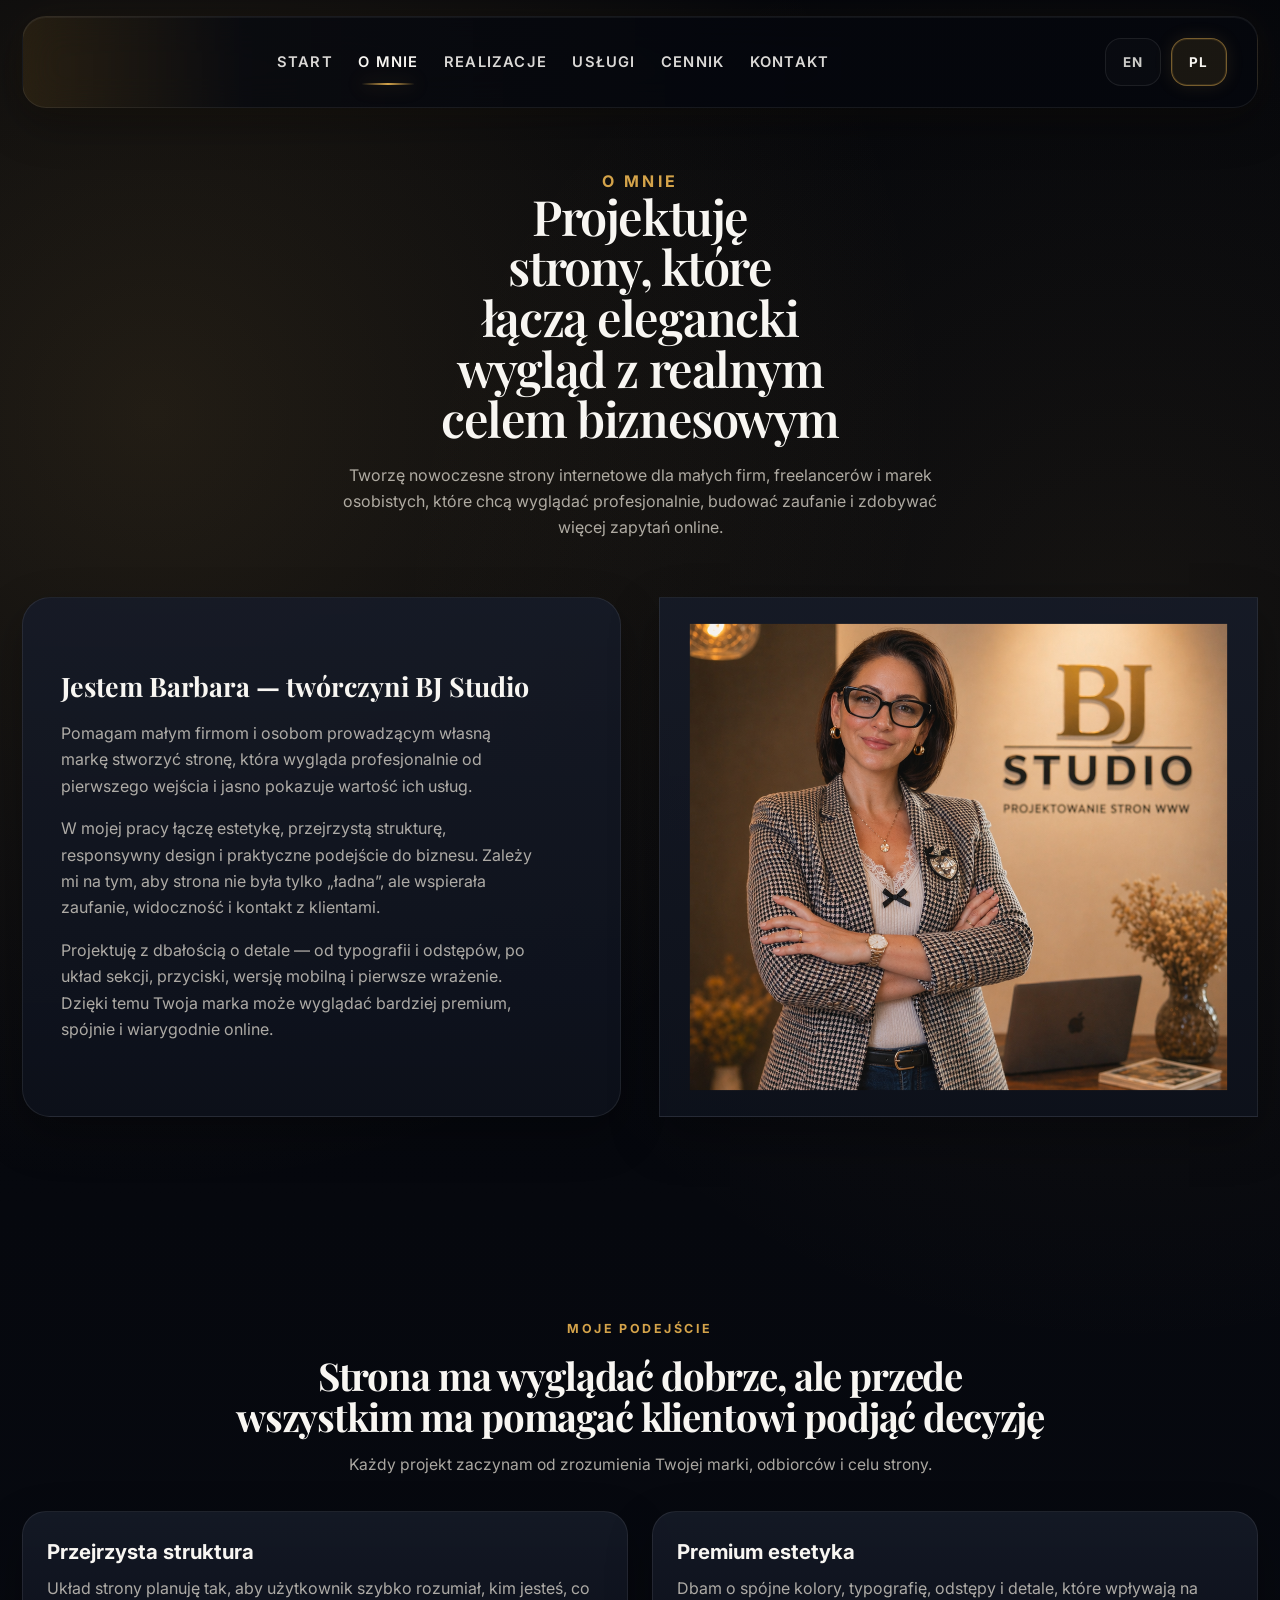
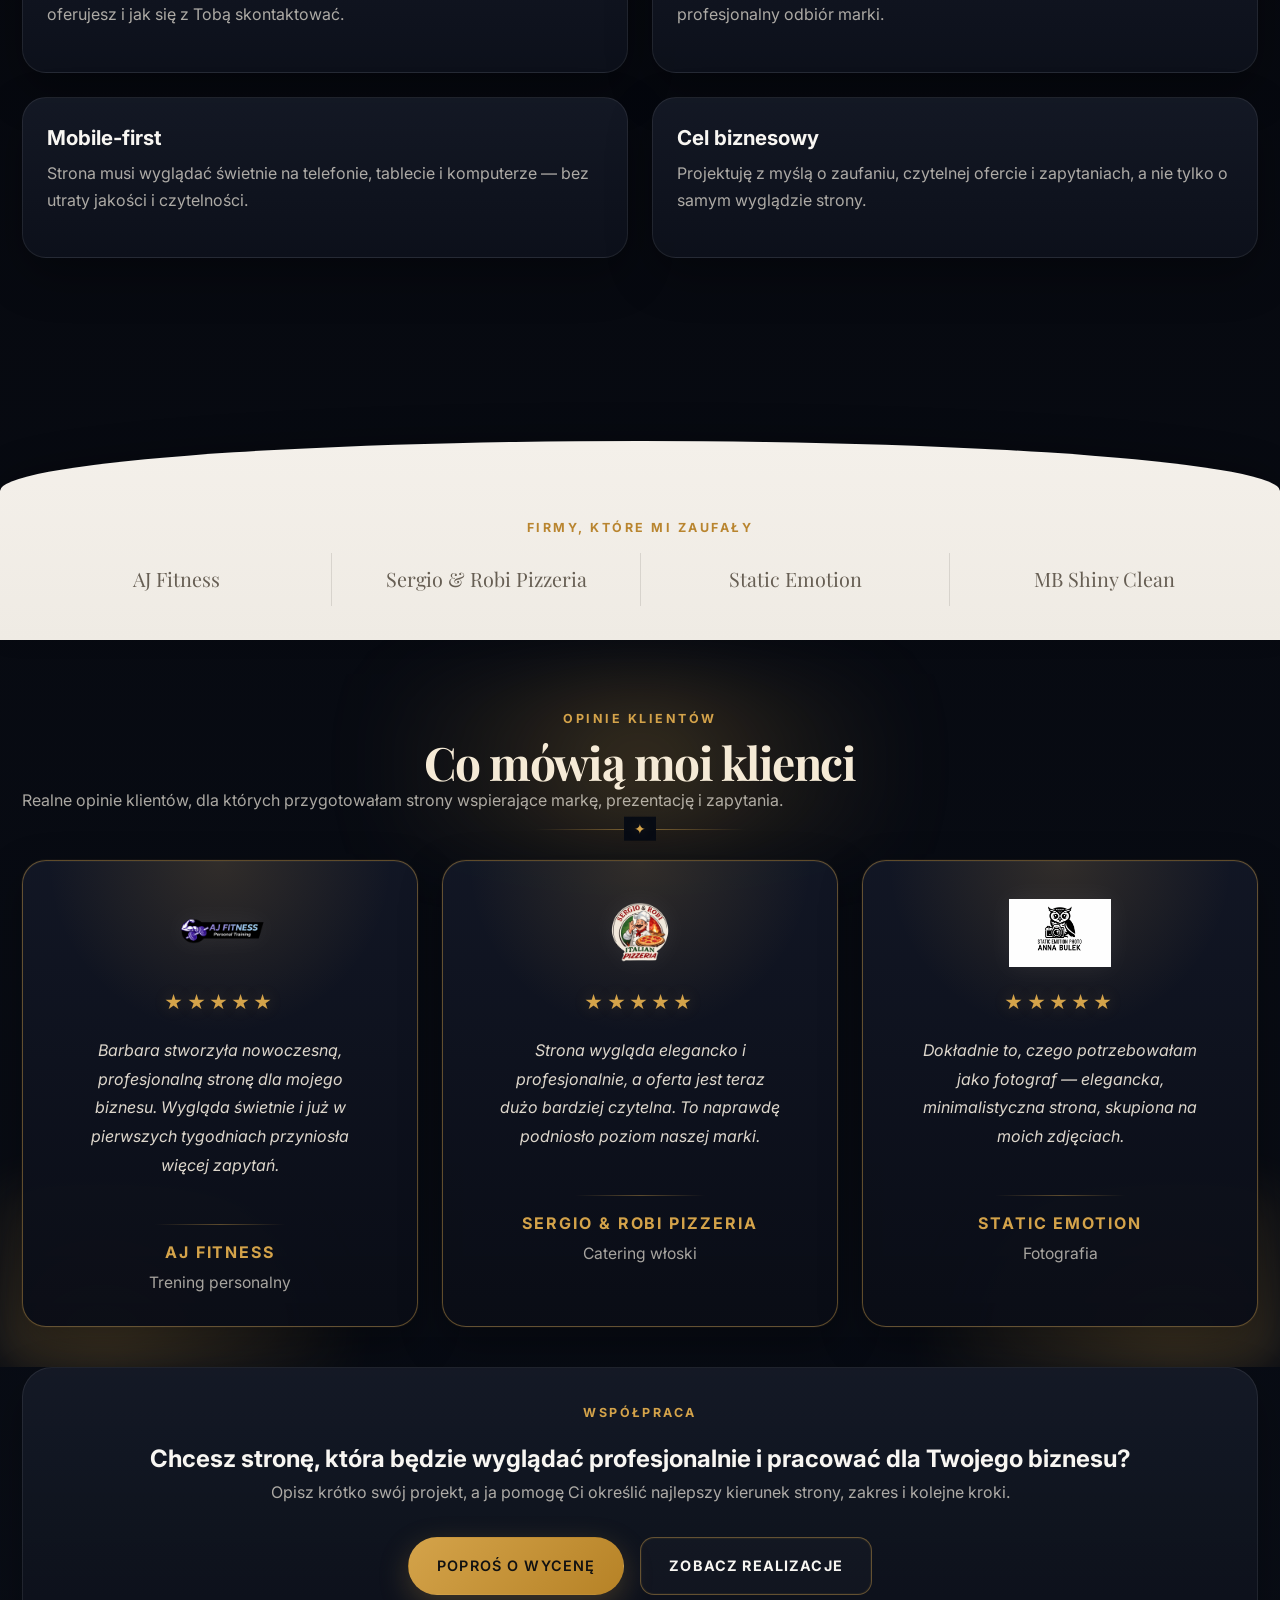
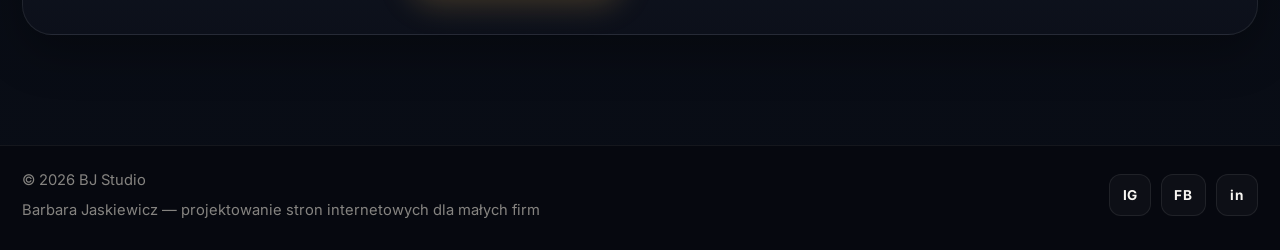
==== about.html @ d6f7f891 "complete PL website redesign with UK layout and SEO improvements" ====
<!DOCTYPE html>
<html lang="pl">
<head>
  <meta charset="UTF-8">
  <meta name="viewport" content="width=device-width, initial-scale=1.0">

  <title>O mnie | Projektantka stron internetowych | BJ Studio</title>
  <meta name="description" content="Poznaj BJ Studio i Barbarę Jaskiewicz — projektantkę stron internetowych dla małych firm, freelancerów i marek osobistych w Polsce i UK.">
  <meta name="robots" content="index, follow">
  <meta name="author" content="Barbara Jaskiewicz | BJ Studio">

  <link rel="canonical" href="https://bjdesign.pl/about.html">
  <link rel="alternate" hreflang="pl" href="https://bjdesign.pl/about.html">
  <link rel="alternate" hreflang="en" href="https://bjdesign.co.uk/about.html">
  <link rel="alternate" hreflang="x-default" href="https://bjdesign.co.uk/about.html">

  <meta property="og:title" content="O mnie | BJ Studio">
  <meta property="og:description" content="Projektowanie eleganckich, responsywnych stron internetowych dla małych firm, freelancerów i marek osobistych.">
  <meta property="og:type" content="website">
  <meta property="og:url" content="https://bjdesign.pl/about.html">
  <meta property="og:image" content="https://bjdesign.pl/images/BJ_1.png">
  <meta property="og:site_name" content="BJ Studio">
  <meta property="og:locale" content="pl_PL">

  <link rel="stylesheet" href="style.css">
</head>

<body>
  <header class="site-header">
    <div class="container nav-wrap nav-wrap-with-logo">
      <a href="/" class="site-brand">
        <img src="images/gold-logo-1.png" alt="BJ Studio logo">
      </a>

      <button class="menu-toggle" aria-label="Otwórz menu" aria-expanded="false">
        <span></span>
        <span></span>
        <span></span>
      </button>

      <div class="mobile-overlay"></div>

      <nav class="site-nav">
        <ul>
          <li><a href="/">Start</a></li>
          <li><a href="about.html" class="active">O mnie</a></li>
          <li><a href="projects.html">Realizacje</a></li>
          <li><a href="services.html">Usługi</a></li>
          <li><a href="pricing.html">Cennik</a></li>
          <li><a href="contact.html">Kontakt</a></li>
        </ul>
      </nav>

      <div class="lang-switch">
        <a href="https://bjdesign.co.uk/about.html">EN</a>
        <a href="about.html" class="active">PL</a>
      </div>
    </div>
  </header>

  <main>

    <section class="page-shell">
      <div class="container">
        <div class="page-hero">
          <p class="eyebrow">O mnie</p>
          <h1>Projektuję strony, które łączą elegancki wygląd z realnym celem biznesowym</h1>
          <p>
            Tworzę nowoczesne strony internetowe dla małych firm, freelancerów i marek osobistych,
            które chcą wyglądać profesjonalnie, budować zaufanie i zdobywać więcej zapytań online.
          </p>
        </div>

        <div class="two-col-page">
          <div class="page-card">
            <h2>Jestem Barbara — twórczyni BJ Studio</h2>

            <p>
              Pomagam małym firmom i osobom prowadzącym własną markę stworzyć stronę, która wygląda
              profesjonalnie od pierwszego wejścia i jasno pokazuje wartość ich usług.
            </p>

            <p>
              W mojej pracy łączę estetykę, przejrzystą strukturę, responsywny design i praktyczne
              podejście do biznesu. Zależy mi na tym, aby strona nie była tylko „ładna”, ale wspierała
              zaufanie, widoczność i kontakt z klientami.
            </p>

            <p>
              Projektuję z dbałością o detale — od typografii i odstępów, po układ sekcji, przyciski,
              wersję mobilną i pierwsze wrażenie. Dzięki temu Twoja marka może wyglądać bardziej premium,
              spójnie i wiarygodnie online.
            </p>
          </div>

          <div class="side-image">
            <img src="images/BJ_1.png" alt="Barbara Jaskiewicz, projektantka stron internetowych BJ Studio">
          </div>
        </div>
      </div>
    </section>

    <section class="section">
      <div class="container">
        <div class="section-heading">
          <p class="section-tag">Moje podejście</p>
          <h2>Strona ma wyglądać dobrze, ale przede wszystkim ma pomagać klientowi podjąć decyzję</h2>
          <p>
            Każdy projekt zaczynam od zrozumienia Twojej marki, odbiorców i celu strony.
          </p>
        </div>

        <div class="why-grid">
          <article class="why-card">
            <h3>Przejrzysta struktura</h3>
            <p>Układ strony planuję tak, aby użytkownik szybko rozumiał, kim jesteś, co oferujesz i jak się z Tobą skontaktować.</p>
          </article>

          <article class="why-card">
            <h3>Premium estetyka</h3>
            <p>Dbam o spójne kolory, typografię, odstępy i detale, które wpływają na profesjonalny odbiór marki.</p>
          </article>

          <article class="why-card">
            <h3>Mobile-first</h3>
            <p>Strona musi wyglądać świetnie na telefonie, tablecie i komputerze — bez utraty jakości i czytelności.</p>
          </article>

          <article class="why-card">
            <h3>Cel biznesowy</h3>
            <p>Projektuję z myślą o zaufaniu, czytelnej ofercie i zapytaniach, a nie tylko o samym wyglądzie strony.</p>
          </article>
        </div>
      </div>
    </section>

    <section class="trusted-strip">
      <div class="container">
        <p class="eyebrow">Firmy, które mi zaufały</p>
        <div class="trusted-logos">
          <span>AJ Fitness</span>
          <span>Sergio &amp; Robi Pizzeria</span>
          <span>Static Emotion</span>
          <span>MB Shiny Clean</span>
        </div>
      </div>
    </section>

    <section class="testimonials premium-testimonials">
      <div class="container">
        <p class="eyebrow">Opinie klientów</p>
        <h2 class="testimonials-title">Co mówią moi klienci</h2>
        <p class="testimonials-intro">
          Realne opinie klientów, dla których przygotowałam strony wspierające markę, prezentację i zapytania.
        </p>
        <div class="testimonials-divider"><span></span></div>

        <div class="testimonials-grid">
          <article class="testimonial-card luxe-card">
            <div class="testimonial-logo-wrap">
              <img src="images/aj-fitness-logo.png" alt="AJ Fitness logo" class="testimonial-logo">
            </div>

            <p class="testimonial-stars">★★★★★</p>

            <p class="testimonial-quote">
              Barbara stworzyła nowoczesną, profesjonalną stronę dla mojego biznesu. Wygląda świetnie i już w pierwszych tygodniach przyniosła więcej zapytań.
            </p>

            <div class="testimonial-author">
              <strong>AJ Fitness</strong>
              <span>Trening personalny</span>
            </div>
          </article>

          <article class="testimonial-card luxe-card">
            <div class="testimonial-logo-wrap">
              <img src="images/sergio-robi-logo.png" alt="Sergio &amp; Robi logo" class="testimonial-logo">
            </div>

            <p class="testimonial-stars">★★★★★</p>

            <p class="testimonial-quote">
              Strona wygląda elegancko i profesjonalnie, a oferta jest teraz dużo bardziej czytelna. To naprawdę podniosło poziom naszej marki.
            </p>

            <div class="testimonial-author">
              <strong>Sergio &amp; Robi Pizzeria</strong>
              <span>Catering włoski</span>
            </div>
          </article>

          <article class="testimonial-card luxe-card">
            <div class="testimonial-logo-wrap">
              <img src="images/Owl and camera logo design.png" alt="Static Emotion logo" class="testimonial-logo">
            </div>

            <p class="testimonial-stars">★★★★★</p>

            <p class="testimonial-quote">
              Dokładnie to, czego potrzebowałam jako fotograf — elegancka, minimalistyczna strona, skupiona na moich zdjęciach.
            </p>

            <div class="testimonial-author">
              <strong>Static Emotion</strong>
              <span>Fotografia</span>
            </div>
          </article>
        </div>
      </div>
    </section>

    <section class="cta">
      <div class="container">
        <p class="section-tag">Współpraca</p>
        <h2>Chcesz stronę, która będzie wyglądać profesjonalnie i pracować dla Twojego biznesu?</h2>
        <p>
          Opisz krótko swój projekt, a ja pomogę Ci określić najlepszy kierunek strony, zakres i kolejne kroki.
        </p>

        <div class="hero-buttons" style="justify-content:center;">
          <a href="contact.html" class="btn btn-primary">Poproś o wycenę</a>
          <a href="projects.html" class="btn btn-outline">Zobacz realizacje</a>
        </div>
      </div>
    </section>

  </main>

  <footer class="footer">
    <div class="container footer-inner">
      <div>
        <p>© 2026 BJ Studio</p>
        <p>Barbara Jaskiewicz — projektowanie stron internetowych dla małych firm</p>
      </div>

      <div class="footer-socials">
        <a href="https://www.instagram.com/bj_studio_web" aria-label="Instagram">IG</a>
        <a href="https://www.facebook.com/barbara.jaskiewicz.35" aria-label="Facebook">FB</a>
        <a href="https://www.linkedin.com/in/barbara-j-96253815b/" aria-label="LinkedIn">in</a>
      </div>
    </div>
  </footer>

  <script>
    const menuToggle = document.querySelector('.menu-toggle');
    const overlay = document.querySelector('.mobile-overlay');
    const navLinks = document.querySelectorAll('.site-nav a');

    if (menuToggle && overlay) {
      menuToggle.addEventListener('click', () => {
        const isOpen = document.body.classList.toggle('menu-open');
        menuToggle.setAttribute('aria-expanded', isOpen ? 'true' : 'false');
      });

      overlay.addEventListener('click', closeMenu);

      navLinks.forEach(link => {
        link.addEventListener('click', closeMenu);
      });

      function closeMenu() {
        document.body.classList.remove('menu-open');
        menuToggle.setAttribute('aria-expanded', 'false');
      }
    }
  </script>
</body>
</html>
---- style.css ----
@import url('https://fonts.googleapis.com/css2?family=Inter:wght@300;400;500;600;700;800&family=Playfair+Display:wght@600;700&display=swap');

:root {
  --bg: #05070d;
  --bg-soft: #0d1018;
  --bg-soft-2: #121826;
  --panel: rgba(18, 22, 34, 0.78);
  --panel-strong: rgba(13, 16, 25, 0.9);
  --panel-light: rgba(255, 255, 255, 0.04);
  --card: rgba(16, 20, 31, 0.78);
  --card-2: rgba(22, 27, 40, 0.9);
  --text: rgba(248, 246, 242, 0.92);
  --muted: rgba(234, 228, 217, 0.72);
  --muted-2: rgba(234, 228, 217, 0.56);
  --white: #f8f6f2;
  --line: rgba(255, 255, 255, 0.08);
  --line-strong: rgba(212, 163, 74, 0.24);
  --accent: #d4a34a;
  --accent-2: #b9852f;
  --accent-soft: rgba(212, 163, 74, 0.16);
  --shadow-lg: 0 26px 80px rgba(0, 0, 0, 0.42);
  --shadow-md: 0 18px 46px rgba(0, 0, 0, 0.3);
  --radius-lg: 28px;
  --radius-md: 20px;
  --radius-sm: 14px;
  --container: 1320px;
  --header-h: 92px;
  --section-space: 72px;
  --section-space-tight: 48px;
}

* {
  box-sizing: border-box;
}

html {
  scroll-behavior: smooth;
}

body {
  margin: 0;
  font-family: 'Inter', sans-serif;
  background:
    radial-gradient(circle at 12% 12%, rgba(212, 163, 74, 0.14), transparent 24%),
    radial-gradient(circle at 88% 18%, rgba(212, 163, 74, 0.08), transparent 24%),
    linear-gradient(180deg, #04060b 0%, #06080e 35%, #090d16 100%);
  color: var(--text);
  line-height: 1.65;
  -webkit-font-smoothing: antialiased;
  text-rendering: optimizeLegibility;
}

img {
  max-width: 100%;
  height: auto;
  display: block;
}

a {
  color: inherit;
  text-decoration: none;
}

button,
input,
textarea {
  font: inherit;
}

button {
  cursor: pointer;
}

main {
  overflow: clip;
}

.container {
  width: min(calc(100% - 44px), var(--container));
  margin: 0 auto;
}

/* header */
.site-header {
  position: fixed;
  top: 16px;
  left: 0;
  width: 100%;
  z-index: 1000;
  background: transparent;
  border-bottom: none;
  pointer-events: none;
}

.site-header::before {
  display: none;
}

.site-header .site-brand,
.site-header .brand {
  display: none;
}

.nav-wrap,
.nav-wrapper {
  position: relative;
  min-height: var(--header-h);
  display: grid;
  grid-template-columns: 1fr auto;
  align-items: center;
  gap: 28px;
  pointer-events: auto;
}

.nav-wrap.nav-wrap-with-logo,
.nav-wrapper {
  width: min(calc(100% - 44px), var(--container));
  margin: 0 auto;
  padding: 0 30px;
  border-radius: 24px;
  background:
    linear-gradient(90deg, rgba(187, 135, 45, 0.12) 0%, rgba(8, 10, 16, 0.80) 18%, rgba(5, 7, 13, 0.92) 55%, rgba(5, 7, 13, 0.96) 100%);
  backdrop-filter: blur(18px) saturate(145%);
  -webkit-backdrop-filter: blur(18px) saturate(145%);
  border: 1px solid rgba(255, 255, 255, 0.07);
  box-shadow:
    0 14px 44px rgba(0, 0, 0, 0.34),
    inset 0 1px 0 rgba(255,255,255,0.05),
    0 0 40px rgba(212, 163, 74, 0.05);
}

.nav-wrap:not(.nav-wrap-with-logo) {
  grid-template-columns: 1fr auto;
}

.site-nav {
  justify-self: center;
  margin: 0 auto;
}

.site-nav ul {
  list-style: none;
  display: flex;
  align-items: center;
  justify-content: center;
  gap: clamp(18px, 2vw, 36px);
  margin: 0;
  padding: 0;
}

.site-nav a {
  position: relative;
  display: inline-flex;
  align-items: center;
  min-height: 40px;
  font-size: 0.92rem;
  font-weight: 600;
  line-height: 1;
  letter-spacing: 0.08em;
  text-transform: uppercase;
  color: rgba(248, 246, 242, 0.88);
  transition: color 0.25s ease, opacity 0.25s ease;
}

.site-nav a::after {
  content: '';
  position: absolute;
  left: 50%;
  bottom: -3px;
  width: 54px;
  height: 2px;
  border-radius: 999px;
  transform: translateX(-50%) scaleX(0);
  transform-origin: center;
  background: linear-gradient(90deg, rgba(212,163,74,0), var(--accent), rgba(212,163,74,0));
  transition: transform 0.28s ease;
  box-shadow: 0 0 18px rgba(212, 163, 74, 0.34);
}

.site-nav a:hover,
.site-nav a.active {
  color: var(--white);
}

.site-nav a:hover::after,
.site-nav a.active::after {
  transform: translateX(-50%) scaleX(1);
}

.lang-switch {
  display: inline-flex;
  align-items: center;
  gap: 10px;
  justify-self: end;
  margin-left: 24px;
  position: relative;
  z-index: 2;
}

.lang-switch a {
  min-width: 56px;
  min-height: 48px;
  padding: 0 16px;
  display: inline-flex;
  align-items: center;
  justify-content: center;
  border-radius: 16px;
  border: 1px solid rgba(255, 255, 255, 0.08);
  background: rgba(255, 255, 255, 0.02);
  font-size: 0.84rem;
  font-weight: 700;
  letter-spacing: 0.08em;
  text-transform: uppercase;
  color: rgba(248, 246, 242, 0.82);
  transition: all 0.25s ease;
}

.lang-switch a:hover,
.lang-switch a.active {
  border-color: rgba(212, 163, 74, 0.5);
  background: rgba(212, 163, 74, 0.1);
  color: var(--white);
  box-shadow: inset 0 0 0 1px rgba(212, 163, 74, 0.14), 0 0 18px rgba(212, 163, 74, 0.12);
}

.menu-toggle,
.mobile-overlay {
  display: none;
}

/* typography */
.eyebrow,
.section-tag,
.kicker {
  margin: 0 0 18px;
  font-size: 0.78rem;
  line-height: 1.2;
  text-transform: uppercase;
  letter-spacing: 0.2em;
  color: var(--accent);
  font-weight: 700;
}

h1,
h2,
h3 {
  margin: 0;
  color: var(--white);
}

h1,
.page-hero h1,
.hero h1,
.hero-copy h1 {
  font-family: 'Playfair Display', serif;
  font-weight: 600;
  letter-spacing: -0.03em;
  line-height: 1.04;
}

p {
  margin: 0 0 16px;
  color: var(--muted);
}

.accent {
  color: var(--accent);
  text-shadow: 0 0 12px rgba(212,163,74,0.25);
}

/* buttons */
.btn {
  display: inline-flex;
  align-items: center;
  justify-content: center;
  gap: 10px;
  min-height: 58px;
  padding: 0 28px;
  border-radius: 14px;
  border: 1px solid transparent;
  font-size: 0.9rem;
  font-weight: 700;
  letter-spacing: 0.08em;
  text-transform: uppercase;
  transition: transform 0.25s ease, box-shadow 0.25s ease, border-color 0.25s ease, background 0.25s ease;
}

.btn:hover {
  transform: translateY(-2px);
}

.btn-primary {
  color: #13100b;
  background: linear-gradient(135deg, #d8ab59 0%, #b9852f 100%);
  box-shadow: 0 16px 40px rgba(185, 133, 47, 0.24), inset 0 1px 0 rgba(255,255,255,0.28);
}

.btn-primary:hover {
  transform: translateY(-2px) scale(1.02);
  box-shadow: 0 24px 60px rgba(185,133,47,0.35);
}

.btn-outline {
  color: var(--white);
  border-color: rgba(212, 163, 74, 0.42);
  background: rgba(255, 255, 255, 0.02);
  box-shadow: inset 0 0 0 1px rgba(212, 163, 74, 0.06);
}

.btn-outline:hover {
  border-color: rgba(212, 163, 74, 0.7);
  background: rgba(212, 163, 74, 0.08);
}

/* homepage hero - fixed for full portrait image */
.hero-home {
  position: relative;
  min-height: 100svh;
  display: grid;
  align-items: stretch;
  overflow: hidden;
  background: #05070d;
}

.hero-home::before {
  content: '';
  position: absolute;
  inset: 0;
  background: linear-gradient(
    90deg,
    rgba(5,7,13,0.04) 0%,
    rgba(5,7,13,0.10) 30%,
    rgba(5,7,13,0.48) 58%,
    rgba(5,7,13,0.82) 76%,
    rgba(5,7,13,0.95) 100%
  );
  z-index: 1;
}

.hero-home::after {
  content: '';
  position: absolute;
  left: 18%;
  top: 14%;
  width: 360px;
  height: 360px;
  background: radial-gradient(circle at 50% 50%, rgba(212,163,74,0.12), transparent 66%);
  filter: blur(24px);
  z-index: 1;
  pointer-events: none;
}

.hero-media {
  position: absolute;
  inset: 0;
  display: flex;
  align-items: center;
  justify-content: flex-start;
  overflow: hidden;
  background: #05070d;
}

.hero-media img {
  width: auto;
  height: 100%;
  max-width: none;
  object-fit: contain;
  object-position: left center;
  transform: translateX(0);
  filter: brightness(1.08) contrast(1.04) saturate(0.98);
}

.hero-content {
  position: relative;
  z-index: 2;
  width: min(calc(100% - 40px), 1320px);
  margin: 0 auto;
  min-height: 100svh;
  display: flex;
  justify-content: flex-end;
  align-items: center;
  padding: calc(var(--header-h) + 84px) 0 44px;
}


.hero-content::before {
  display: none;
  content: none;
}

.hero-copy {
  max-width: 520px;
  margin-right: 0;
  transform: translate(-85px, -15px);
}

.hero-copy .eyebrow {
  max-width: 540px;
  font-size: 0.72rem;
  letter-spacing: 0.16em;
  margin-bottom: 16px;
}

.hero-copy h1 {
  font-size: clamp(2.2rem, 3.55vw, 4rem);
  max-width: 10.6ch;
  line-height: 1.03;
  letter-spacing: -0.025em;
  text-wrap: balance;
}

.hero-copy .lead {
  font-size: 0.98rem;
  line-height: 1.72;
  max-width: 50ch;
  margin-top: 18px;
  margin-bottom: 0;
}

.hero-copy .lead::before {
  content: '';
  display: block;
  width: 54px;
  height: 3px;
  border-radius: 999px;
  background: linear-gradient(90deg, var(--accent), rgba(212, 163, 74, 0.18));
  margin: 0 0 18px;
  box-shadow: 0 0 18px rgba(212, 163, 74, 0.24);
}

.hero-buttons {
  display: flex;
  flex-wrap: wrap;
  gap: 16px;
  margin-top: 32px;
}

.hero-proof {
  display: grid;
  grid-template-columns: repeat(3, minmax(0, 1fr));
  gap: 0;
  margin-top: clamp(28px, 4vh, 42px);
  padding-top: 14px;
}

.hero-proof-item {
  display: flex;
  align-items: center;
  gap: 14px;
  padding: 10px 20px 10px 0;
  min-width: 0;
}

.hero-proof-item + .hero-proof-item {
  border-left: 1px solid rgba(255,255,255,0.1);
  padding-left: 22px;
}

.hero-proof-icon {
  flex: 0 0 auto;
  font-size: 1.5rem;
  line-height: 1;
  color: var(--accent);
  text-shadow: 0 0 18px rgba(212, 163, 74, 0.2);
}

.hero-proof strong,
.hero-proof span {
  display: block;
}

.hero-proof strong {
  font-size: 0.92rem;
  letter-spacing: 0.08em;
  text-transform: uppercase;
  color: var(--white);
}

.hero-proof span {
  margin-top: 3px;
  font-size: 0.88rem;
  color: var(--muted);
}

.trusted-strip {
  position: relative;
  z-index: 3;
  background: linear-gradient(180deg, #f4f0ea 0%, #efebe4 100%);
  color: #322a20;
  border-top-left-radius: 52% 52px;
  border-top-right-radius: 52% 52px;
  margin-top: 80px;
  padding-top: 50px;
  box-shadow: 0 -10px 30px rgba(0, 0, 0, 0.2);
}

.trusted-strip .container {
  padding: 30px 0 34px;
}

.trusted-strip .eyebrow {
  color: #b9852f;
  text-align: center;
  margin-bottom: 18px;
}

.trusted-logos {
  display: grid;
  grid-template-columns: repeat(4, minmax(0, 1fr));
  gap: 0;
  align-items: center;
}

.trusted-logos span {
  text-align: center;
  font-family: 'Playfair Display', serif;
  font-size: clamp(1.05rem, 1.55vw, 1.7rem);
  color: rgba(54, 44, 33, 0.74);
  padding: 10px 18px;
}

.trusted-logos span + span {
  border-left: 1px solid rgba(45, 34, 22, 0.12);
}

/* interior pages */
.page-shell {
  padding: clamp(136px, 12vw, 156px) 0 clamp(84px, 8vw, 120px);
}

.page-hero {
  max-width: 920px;
  margin: 0 auto 56px;
  text-align: center;
}

.page-hero h1 {
  font-size: clamp(2.4rem, 3.8vw, 4.2rem);
  line-height: 1.04;
  letter-spacing: -0.03em;
  text-wrap: balance;
  max-width: 13ch;
  margin: 0 auto;
}

.page-hero p {
  font-size: clamp(1rem, 1.15vw, 1.12rem);
  max-width: 62ch;
  margin: 18px auto 0;
}

.two-col,
.two-col-page {
  display: grid;
  grid-template-columns: 1fr 1fr;
  gap: clamp(28px, 3vw, 42px);
  align-items: stretch; 
}

.page-card,
.side-image,
.contact-panel,
.project-card,
.price-card,
.service-card,
.section-card,
.soft-card,
.hero-highlights-box,
.why-card,
.pricing-card,
.testimonial-card,
.contact-box,
.contact-form,
.contact-text,
.cta .container {
  background: linear-gradient(180deg, rgba(22, 27, 40, 0.88) 0%, rgba(13, 17, 27, 0.94) 100%);
  border: 1px solid rgba(255, 255, 255, 0.08);
  box-shadow: var(--shadow-md);
}

.page-card,
.section-card,
.contact-panel,
.contact-text {
  padding: clamp(32px, 3vw, 48px);
  border-radius: var(--radius-lg);
}

.page-card {
  height: 100%;
  display: flex;
  flex-direction: column;
  justify-content: center;
}

.page-card p {
  max-width: 48ch;
}

.page-card h2,
.section-card h2,
.contact-text h2 {
  font-family: 'Playfair Display', serif;
  font-size: clamp(1.6rem, 2.1vw, 2.3rem);
  line-height: 1.14;
  margin-bottom: 18px;
}

.page-card p:last-child,
.section-card p:last-child,
.contact-panel p:last-child {
  margin-bottom: 0;
}

.side-image img,
.about-image img {
  width: 100%;
  height: 100%;
  object-fit: cover;
  transform: scale(0.9);
  transform-origin: center;
  object-position: center 32%;
}

.side-image,
.about-image {
  max-height: 520px;
}

.projects-grid,
.pricing-grid,
.services-grid,
.cards-grid,
.why-grid,
.testimonials-grid {
  display: grid;
  grid-template-columns: repeat(3, minmax(0, 1fr));
  gap: 24px;
}

.projects-grid {
  grid-template-columns: repeat(3, minmax(0, 1fr));
}

.project-card,
.price-card,
.pricing-card,
.service-card,
.why-card,
.testimonial-card {
  border-radius: 24px;
  overflow: hidden;
  transition: transform 0.26s ease, border-color 0.26s ease, box-shadow 0.26s ease;
}

.project-card:hover,
.price-card:hover,
.pricing-card:hover,
.service-card:hover,
.why-card:hover,
.testimonial-card:hover {
  transform: translateY(-4px);
  border-color: rgba(212, 163, 74, 0.26);
  box-shadow: 0 24px 56px rgba(0, 0, 0, 0.34);
}

.project-card img {
  width: 100%;
  aspect-ratio: 16 / 10;
  object-fit: cover;
}

.project-copy-card,
.price-copy,
.service-copy {
  padding: 26px 24px 24px;
}

.project-copy-card h3,
.price-copy h3,
.service-copy h3,
.pricing-card h3,
.why-card h3,
.testimonial-author strong,
.cards-grid h3 {
  font-size: 1.28rem;
  line-height: 1.2;
  margin-bottom: 10px;
}

.project-link {
  display: inline-flex;
  align-items: center;
  gap: 8px;
  margin-top: 10px;
  color: var(--accent);
  font-weight: 700;
  letter-spacing: 0.04em;
}

.project-link::after {
  content: '→';
}

.price,
.pricing-card .price {
  font-family: 'Playfair Display', serif;
  font-size: clamp(2rem, 2.4vw, 2.7rem);
  line-height: 1;
  color: var(--accent);
  margin: 10px 0 18px;
}

.price-list,
.service-list,
.pricing-card ul {
  list-style: none;
  padding: 0;
  margin: 0;
}

.price-list li,
.service-list li,
.pricing-card ul li {
  position: relative;
  padding-left: 20px;
  color: var(--muted);
  margin-bottom: 12px;
}

.price-list li::before,
.service-list li::before,
.pricing-card ul li::before {
  content: '';
  position: absolute;
  left: 0;
  top: 0.68em;
  width: 8px;
  height: 8px;
  border-radius: 999px;
  background: var(--accent);
  box-shadow: 0 0 14px rgba(212, 163, 74, 0.22);
}

.contact-panel {
  max-width: 780px;
  margin: 0 auto;
  text-align: center;
}

.contact-panel p {
  font-size: 1.03rem;
}

/* small business landing page */
.section {
  padding: clamp(74px, 8vw, 116px) 0;
}

.hero {
  padding: clamp(132px, 12vw, 154px) 0 clamp(66px, 7vw, 96px);
}

.hero-grid {
  display: grid;
  grid-template-columns: minmax(0, 1.1fr) minmax(290px, 0.82fr);
  gap: clamp(26px, 3vw, 40px);
  align-items: center;
}

.hero-content h1 {
  font-size: clamp(2.3rem, 3.8vw, 4.5rem);
  max-width: 12.5ch;
  text-wrap: balance;
}

.hero-lead {
  font-size: clamp(1rem, 1.12vw, 1.1rem);
  max-width: 60ch;
  margin-top: 18px;
}

.hero-mini {
  margin-top: 18px;
  color: var(--muted-2);
  font-size: 0.93rem;
}

.hero-highlights-box {
  padding: 22px;
  border-radius: 30px;
}

.hero-highlights {
  display: grid;
  gap: 14px;
}

.highlight-item {
  padding: 18px 18px 16px;
  border-radius: 18px;
  background: rgba(255,255,255,0.03);
  border: 1px solid rgba(255,255,255,0.06);
}

.highlight-number {
  display: block;
  font-size: 1.08rem;
  color: var(--accent);
  font-weight: 700;
  margin-bottom: 6px;
}

.highlight-label {
  display: block;
  color: var(--muted);
  font-size: 0.96rem;
  line-height: 1.6;
}

.section-heading {
  max-width: 840px;
  margin: 0 auto 34px;
  text-align: center;
}

.section-heading h2 {
  font-family: 'Playfair Display', serif;
  font-size: clamp(1.95rem, 3vw, 3.15rem);
  line-height: 1.08;
  letter-spacing: -0.03em;
  text-wrap: balance;
}

.section-heading p:last-child {
  margin-top: 14px;
  font-size: clamp(0.98rem, 1.08vw, 1.08rem);
}

.cards-grid,
.why-grid,
.testimonials-grid {
  grid-template-columns: repeat(2, minmax(0, 1fr));
}

.cards-grid .service-card,
.why-card,
.testimonial-card,
.pricing-card {
  padding: 28px 24px;
}

.pricing-card.featured {
  position: relative;
  border-color: rgba(212, 163, 74, 0.34);
  box-shadow: 0 26px 70px rgba(0, 0, 0, 0.38), 0 0 0 1px rgba(212, 163, 74, 0.08) inset;
}

.pricing-badge {
  display: inline-flex;
  margin-bottom: 16px;
  padding: 7px 12px;
  border-radius: 999px;
  background: rgba(212, 163, 74, 0.12);
  border: 1px solid rgba(212, 163, 74, 0.22);
  color: var(--accent);
  font-size: 0.76rem;
  font-weight: 700;
  letter-spacing: 0.12em;
  text-transform: uppercase;
}

.quote-mark {
  font-family: 'Playfair Display', serif;
  font-size: 3.2rem;
  line-height: 0.8;
  color: var(--accent);
  margin-bottom: 12px;
}

.testimonial-text {
  color: var(--text);
  font-size: 1rem;
}

.testimonial-author {
  margin-top: 20px;
}

.testimonial-author span {
  display: block;
  margin-top: 4px;
  color: var(--muted-2);
  font-size: 0.92rem;
}

.contact-box {
  border-radius: 32px;
  padding: clamp(24px, 3vw, 38px);
  display: grid;
  grid-template-columns: minmax(0, 0.95fr) minmax(0, 1.05fr);
  gap: 24px;
}

.contact-text,
.contact-form {
  border-radius: 26px;
}

.contact-form {
  padding: 26px;
}

.contact-details p,
.contact-note,
.form-note {
  margin-bottom: 10px;
}

.contact-form input,
.contact-form textarea {
  width: 100%;
  border: 1px solid rgba(255,255,255,0.08);
  background: rgba(255,255,255,0.03);
  color: var(--white);
  border-radius: 14px;
  padding: 15px 16px;
  outline: none;
  transition: border-color 0.2s ease, box-shadow 0.2s ease;
}

.contact-form input + input,
.contact-form input + textarea,
.contact-form textarea + button {
  margin-top: 14px;
}

.contact-form textarea {
  min-height: 160px;
  resize: vertical;
}

.contact-form input:focus,
.contact-form textarea:focus {
  border-color: rgba(212, 163, 74, 0.42);
  box-shadow: 0 0 0 4px rgba(212, 163, 74, 0.08);
}

.cta {
  padding: 0 0 110px;
}

.cta .container {
  border-radius: 30px;
  padding: clamp(28px, 3vw, 40px);
  text-align: center;
}

.footer {
  border-top: 1px solid rgba(255, 255, 255, 0.06);
  background: rgba(5, 7, 13, 0.68);
}

.footer-inner {
  display: flex;
  justify-content: space-between;
  gap: 24px;
  align-items: center;
  padding: 22px 0 28px;
}

.footer p {
  margin: 0;
  color: var(--muted-2);
  font-size: 0.92rem;
}

.footer p + p {
  margin-top: 6px;
}

.footer-socials {
  display: flex;
  gap: 10px;
  flex-wrap: wrap;
}

.footer-socials a {
  min-width: 42px;
  min-height: 42px;
  padding: 0 12px;
  border-radius: 12px;
  display: inline-flex;
  align-items: center;
  justify-content: center;
  background: rgba(255,255,255,0.03);
  border: 1px solid rgba(255,255,255,0.08);
  color: var(--white);
  font-size: 0.85rem;
  font-weight: 700;
  letter-spacing: 0.06em;
  transition: all 0.25s ease;
}

.footer-socials a:hover {
  transform: translateY(-2px);
  border-color: rgba(212, 163, 74, 0.4);
  background: rgba(212, 163, 74, 0.08);
}

/* tablet */
@media (max-width: 1180px) {
  :root {
    --header-h: 84px;
  }

  .nav-wrap.nav-wrap-with-logo,
  .nav-wrapper {
    padding: 0 20px;
  }

  .site-nav ul {
    gap: 18px;
  }

  .site-nav a {
    font-size: 0.82rem;
  }

  .hero-copy {
    max-width: 470px;
    margin-right: 10px;
  }

  .hero-copy h1 {
    font-size: clamp(2rem, 3.2vw, 3.2rem);
  }

  .hero-proof {
    grid-template-columns: 1fr;
    gap: 10px;
  }

  .hero-proof-item + .hero-proof-item {
    border-left: 0;
    border-top: 1px solid rgba(255,255,255,0.08);
    padding-left: 0;
    padding-top: 18px;
  }

  .projects-grid,
  .pricing-grid,
  .services-grid {
    grid-template-columns: repeat(2, minmax(0, 1fr));
  }

  .before-after-images {
    min-height: auto;
    padding: 20px 20px 0;
  }

  .before-after-shot:first-child {
    flex-basis: 50%;
    transform: translateX(16px) scale(0.96);
  }

  .before-after-shot:last-child {
    flex-basis: 54%;
    transform: translateX(-16px) scale(1);
  }
}

/* mobile nav and layout */
@media (max-width: 900px) {
  :root {
    --header-h: 76px;
  }

  .site-header {
    top: 10px;
  }

  .nav-wrap,
  .nav-wrapper,
  .nav-wrap:not(.nav-wrap-with-logo) {
    grid-template-columns: auto auto;
    justify-content: space-between;
    gap: 14px;
    min-height: var(--header-h);
  }

  .nav-wrap.nav-wrap-with-logo,
  .nav-wrapper {
    width: min(calc(100% - 24px), var(--container));
    padding: 0 14px;
    border-radius: 18px;
  }

  .site-nav {
    position: fixed;
    top: 0;
    right: -100%;
    width: min(86vw, 360px);
    height: 100dvh;
    padding: 96px 24px 28px;
    background: rgba(8, 10, 16, 0.96);
    backdrop-filter: blur(18px);
    -webkit-backdrop-filter: blur(18px);
    border-left: 1px solid rgba(255,255,255,0.06);
    box-shadow: -20px 0 60px rgba(0,0,0,0.4);
    transition: right 0.28s ease;
    z-index: 1003;
  }

  .site-nav ul {
    flex-direction: column;
    align-items: flex-start;
    gap: 8px;
  }

  .site-nav a {
    min-height: 46px;
    font-size: 0.94rem;
  }

  .site-nav a::after {
    left: 0;
    bottom: 4px;
    width: 44px;
    transform: scaleX(0);
    transform-origin: left;
  }

  .site-nav a:hover::after,
  .site-nav a.active::after {
    transform: scaleX(1);
  }

  .menu-toggle {
    display: inline-flex;
    width: 46px;
    height: 46px;
    border: 1px solid rgba(255,255,255,0.08);
    border-radius: 12px;
    align-items: center;
    justify-content: center;
    flex-direction: column;
    gap: 5px;
    background: rgba(255,255,255,0.03);
    margin-left: auto;
    order: 3;
  }

  .menu-toggle span {
    display: block;
    width: 18px;
    height: 2px;
    border-radius: 999px;
    background: var(--white);
  }

  .mobile-overlay {
    position: fixed;
    inset: 0;
    background: rgba(0,0,0,0.45);
    opacity: 0;
    pointer-events: none;
    transition: opacity 0.28s ease;
    z-index: 1001;
  }

  body.menu-open .site-nav {
    right: 0;
  }

  body.menu-open .mobile-overlay {
    display: block;
    opacity: 1;
    pointer-events: auto;
  }

  .lang-switch {
    justify-self: auto;
    order: 2;
    margin-left: 0;
  }

  .hero-home,
  .hero-content {
    min-height: auto;
  }

  .hero-home {
    padding-bottom: 18px;
  }

  .hero-home::before {
    background:
      linear-gradient(180deg, rgba(5,7,13,0.16) 0%, rgba(5,7,13,0.28) 18%, rgba(5,7,13,0.66) 44%, rgba(5,7,13,0.9) 68%, rgba(5,7,13,0.98) 100%);
  }

  .hero-home::after {
    left: 24%;
    top: 16%;
    width: 220px;
    height: 220px;
  }

  .hero-media {
    justify-content: center;
  }

  .hero-media img {
    width: 100%;
    height: auto;
    max-width: 100%;
    object-fit: contain;
    object-position: center top;
    filter: brightness(0.9) contrast(1.03) saturate(0.98);
  }

  .hero-content {
    justify-content: stretch;
    align-items: end;
    padding-top: 122px;
    padding-bottom: 20px;
  }

  .hero-copy {
    max-width: 100%;
    margin-right: 0;
    padding-top: clamp(260px, 50vw, 430px);
  }

  .hero-copy .eyebrow {
    font-size: 0.68rem;
    letter-spacing: 0.14em;
  }

  .hero-copy h1 {
    max-width: 11ch;
    font-size: clamp(2rem, 9vw, 3.25rem);
  }

  .hero-copy .lead {
    max-width: 100%;
    line-height: 1.7;
    font-size: 0.96rem;
  }

  .hero-buttons {
    flex-direction: column;
  }

  .hero-proof {
    grid-template-columns: 1fr;
  }

  .trusted-strip {
    border-top-left-radius: 44px 24px;
    border-top-right-radius: 44px 24px;
  }

  .trusted-logos {
    grid-template-columns: repeat(2, minmax(0, 1fr));
    gap: 8px 0;
  }

  .trusted-logos span:nth-child(odd) {
    border-right: 1px solid rgba(45,34,22,0.12);
  }

  .trusted-logos span + span {
    border-left: none;
  }

.two-col-page,
.two-col {
  display: grid;
  grid-template-columns: 1fr;
  gap: 18px;
}

  .projects-grid,
  .pricing-grid,
  .services-grid,
  .cards-grid,
  .why-grid,
  .testimonials-grid {
    grid-template-columns: 1fr;
  }

  .before-after-images {
    display: grid;
    grid-template-columns: 1fr;
    gap: 14px;
    padding: 18px 18px 0;
  }

  .before-after-shot:first-child,
  .before-after-shot:last-child {
    flex: initial;
    transform: none;
    opacity: 1;
  }

  .before-after-card:hover .before-after-shot:first-child,
  .before-after-card:hover .before-after-shot:last-child {
    transform: none;
  }

  .footer-inner {
    flex-direction: column;
    align-items: flex-start;
  }
}

@media (max-width: 640px) {
  .container {
    width: min(calc(100% - 28px), var(--container));
  }

  .lang-switch a {
    min-width: 44px;
    min-height: 38px;
    padding: 0 10px;
    font-size: 0.78rem;
  }

  .hero-content {
    padding-top: 118px;
    padding-bottom: 20px;
  }

  .hero-copy {
    padding-top: min(76vw, 420px);
  }

  .btn {
    width: 100%;
  }

  .page-shell,
  .section,
  .cta {
    padding-top: 54px;
  }

  .page-card,
  .section-card,
  .contact-panel,
  .contact-text,
  .contact-form,
  .hero-highlights-box,
  .cta .container {
    padding: 22px;
    border-radius: 22px;
  }

  .project-copy-card,
  .price-copy,
  .service-copy,
  .pricing-card,
  .why-card,
  .testimonial-card {
    padding: 22px;
  }

  .section-heading,
  .page-hero {
    margin-bottom: 28px;
  }

  .hero-mini {
    font-size: 0.88rem;
  }

  .before-after-label {
    top: 12px;
    left: 12px;
  }
}

.before-after-card {
  overflow: hidden;
  max-width: 880px;
  margin: -45px auto 0;
}

.before-after-compare {
  display: grid;
  grid-template-columns: 1fr 1fr;
  gap: 12px;
  padding: 18px 18px 0;
  max-width: 880px;
  margin: 0 auto;
}

.compare-panel {
  position: relative;
  border-radius: 16px;
  overflow: hidden;
  height: 300px;
}

.compare-panel img {
  width: 100%;
  height: 100%;
  object-fit: cover;
  object-position: top center;
  display: block;
}

/* badge */
.compare-badge {
  position: absolute;
  top: 12px;
  left: 12px;
  z-index: 2;
  padding: 6px 10px;
  border-radius: 999px;
  background: rgba(9, 11, 18, 0.75);
  backdrop-filter: blur(10px);
  -webkit-backdrop-filter: blur(10px);
  border: 1px solid rgba(255,255,255,0.12);
  color: var(--white);
  font-size: 0.65rem;
  font-weight: 700;
  letter-spacing: 0.12em;
  text-transform: uppercase;
}

.compare-badge-after {
  border-color: rgba(212, 163, 74, 0.4);
  box-shadow: 0 0 18px rgba(212, 163, 74, 0.12);
}

/* copy */
.before-after-card .project-copy-card {
  max-width: 880px;
  margin: 0 auto;
  padding: 20px 18px 22px;
}

.before-after-card .project-copy-card h3 {
  font-size: 1.2rem;
}

.before-after-card .project-copy-card p {
  max-width: 680px;
}

.project-results {
  list-style: none;
  padding: 0;
  margin: 14px 0 0;
  display: grid;
  gap: 8px;
  max-width: 680px;
}

.project-results li {
  position: relative;
  padding-left: 18px;
  color: var(--muted);
}

.project-results li::before {
  content: '';
  position: absolute;
  left: 0;
  top: 0.7em;
  width: 6px;
  height: 6px;
  border-radius: 999px;
  background: var(--accent);
}

/* mobile */
@media (max-width: 900px) {
  .before-after-card {
    max-width: 100%;
  }

  .before-after-compare {
    grid-template-columns: 1fr;
    max-width: 100%;
  }

  .compare-panel {
    height: 200px;
  }

  .before-after-card .project-copy-card {
    max-width: 100%;
    padding: 18px 18px 20px;
  }

  .before-after-card .project-copy-card p,
  .project-results {
    max-width: 100%;
  }
}

.contact-card {
  max-width: 720px;
  margin: 0 auto;
  padding: 48px 32px;
  border-radius: var(--radius-lg);
  background: linear-gradient(180deg, rgba(20,24,36,0.85), rgba(10,12,18,0.9));
  border: 1px solid rgba(255,255,255,0.08);
  text-align: center;
  box-shadow: 0 20px 60px rgba(0,0,0,0.4);
}

.contact-text {
  background: none;
  border: none;
  padding: 0;
  margin-bottom: 32px;
}

.contact-actions {
  display: flex;
  justify-content: center;
  gap: 14px;
  margin-top: 20px;
  flex-wrap: wrap;
}

.btn-primary {
  background: linear-gradient(135deg, #d4a34a, #b68226);
  color: #111;
  padding: 14px 28px;
  border-radius: 999px;
  font-weight: 600;
  text-decoration: none;
  transition: 0.3s;
  box-shadow: 0 10px 30px rgba(212,163,74,0.25);
}

.btn-primary:hover {
  transform: translateY(-2px);
  box-shadow: 0 18px 50px rgba(212,163,74,0.35);
}

.btn-secondary {
  border: 1px solid rgba(255,255,255,0.18);
  color: var(--white);
  padding: 14px 28px;
  border-radius: 999px;
  text-decoration: none;
  transition: 0.3s;
  backdrop-filter: blur(6px);
}

.btn-secondary:hover {
  border-color: var(--accent);
  color: var(--accent);
}

.contact-note {
  margin-top: 18px;
  font-size: 0.85rem;
  color: var(--muted);
  opacity: 0.8;
}

/* ===== PREMIUM TESTIMONIALS ===== */

.premium-testimonials {
  position: relative;
  padding: 78px 0 88px;
  overflow: hidden;
}

.premium-testimonials::before {
  content: "";
  position: absolute;
  left: 50%;
  top: 34px;
  transform: translateX(-50%);
  width: min(760px, 78vw);
  height: 180px;
  background: radial-gradient(circle, rgba(212,163,74,0.24) 0%, rgba(212,163,74,0.08) 38%, transparent 72%);
  filter: blur(34px);
  pointer-events: none;
}

.premium-testimonials::after {
  content: "";
  position: absolute;
  inset: auto 0 0 0;
  height: 180px;
  background:
    radial-gradient(circle at 8% 100%, rgba(212,163,74,0.34), transparent 22%),
    radial-gradient(circle at 92% 100%, rgba(212,163,74,0.34), transparent 22%);
  filter: blur(24px);
  opacity: 0.9;
  pointer-events: none;
}

.premium-testimonials .container {
  position: relative;
  z-index: 2;
}

.premium-testimonials .eyebrow {
  text-align: center;
  margin-bottom: 12px;
}

.testimonials-title {
  margin: 0;
  text-align: center;
  font-family: 'Playfair Display', serif;
  font-size: clamp(2.2rem, 4vw, 3.9rem);
  line-height: 1.04;
  letter-spacing: -0.03em;
  color: #f5ead6;
}

.testimonials-divider {
  display: flex;
  justify-content: center;
  align-items: center;
  margin: 18px 0 38px;
}

.testimonials-divider span {
  position: relative;
  width: 210px;
  height: 1px;
  background: linear-gradient(90deg, transparent, rgba(212,163,74,0.55), transparent);
}

.testimonials-divider span::before {
  content: "✦";
  position: absolute;
  left: 50%;
  top: 50%;
  transform: translate(-50%, -56%);
  color: var(--accent);
  font-size: 0.9rem;
  text-shadow: 0 0 14px rgba(212,163,74,0.32);
  background: #070b14;
  padding: 0 10px;
}

.testimonials-grid {
  display: grid;
  grid-template-columns: repeat(3, minmax(0, 1fr));
  gap: 28px;
}

.luxe-card {
  position: relative;
  padding: 34px 28px 30px;
  border-radius: 24px;
  background:
    linear-gradient(180deg, rgba(19, 24, 38, 0.92) 0%, rgba(10, 13, 22, 0.96) 100%);
  border: 1px solid rgba(212,163,74,0.42);
  box-shadow:
    inset 0 1px 0 rgba(255,255,255,0.03),
    0 16px 40px rgba(0,0,0,0.34),
    0 0 0 1px rgba(212,163,74,0.05);
  text-align: center;
  overflow: hidden;
}

.luxe-card::before {
  content: "";
  position: absolute;
  inset: 0;
  border-radius: inherit;
  background:
    radial-gradient(circle at 50% 0%, rgba(212,163,74,0.16), transparent 34%);
  pointer-events: none;
}

.testimonial-logo-wrap {
  display: flex;
  justify-content: center;
  align-items: center;
  min-height: 76px;
  margin-bottom: 16px;
}

.testimonial-logo {
  width: auto;
  max-width: 104px;
  max-height: 68px;
  object-fit: contain;
  display: block;
  filter: drop-shadow(0 0 12px rgba(255,255,255,0.06));
}

.testimonial-stars {
  margin: 0 0 18px;
  color: var(--accent);
  font-size: 1.15rem;
  letter-spacing: 0.18em;
  text-shadow: 0 0 16px rgba(212,163,74,0.22);
}

.testimonial-quote {
  margin: 0 auto 26px;
  max-width: 28ch;
  color: rgba(244, 236, 223, 0.9);
  font-size: 1rem;
  line-height: 1.8;
  font-style: italic;
}

.testimonial-author {
  position: relative;
  padding-top: 18px;
}

.testimonial-author::before {
  content: "";
  display: block;
  width: 130px;
  height: 1px;
  margin: 0 auto 18px;
  background: linear-gradient(90deg, transparent, rgba(212,163,74,0.4), transparent);
}

.testimonial-author strong {
  display: block;
  color: var(--accent);
  font-size: 1rem;
  letter-spacing: 0.12em;
  text-transform: uppercase;
  margin-bottom: 8px;
}

.testimonial-author span {
  display: block;
  color: rgba(234, 228, 217, 0.7);
  font-size: 0.98rem;
}

@media (max-width: 1100px) {
  .testimonials-grid {
    gap: 20px;
  }

  .luxe-card {
    padding: 30px 22px 26px;
  }
}

@media (max-width: 900px) {
  .testimonials-grid {
    grid-template-columns: 1fr;
  }

  .premium-testimonials {
    padding: 64px 0 72px;
  }

  .testimonials-title {
    font-size: clamp(2rem, 8vw, 3rem);
  }
}

/* ===== CASE STUDY HOME ===== */

.case-study-home {
  padding: clamp(84px, 8vw, 120px) 0 clamp(88px, 9vw, 120px);
  position: relative;
}

.case-study-home::before {
  content: "";
  position: absolute;
  inset: 0;
  pointer-events: none;
  background:
    radial-gradient(circle at 16% 24%, rgba(212, 163, 74, 0.10), transparent 24%),
    radial-gradient(circle at 84% 82%, rgba(212, 163, 74, 0.08), transparent 24%);
  opacity: 0.95;
}

.case-study-home .container {
  position: relative;
  z-index: 2;
}

.case-study-heading {
  max-width: 860px;
  margin: 0 auto 44px;
  text-align: center;
}

.case-study-heading h2 {
  margin: 0;
  font-family: 'Playfair Display', serif;
  font-size: clamp(2rem, 3.4vw, 3.1rem);
  line-height: 1.08;
  letter-spacing: -0.03em;
  color: var(--white);
  text-wrap: balance;
}

.case-study-heading p:last-child {
  margin: 16px auto 0;
  max-width: 62ch;
  color: var(--muted);
  font-size: clamp(0.98rem, 1.02vw, 1.04rem);
}

.case-study-card {
  position: relative;
  border-radius: 30px;
  overflow: hidden;
  background: linear-gradient(180deg, rgba(20, 25, 38, 0.92) 0%, rgba(10, 13, 21, 0.96) 100%);
  border: 1px solid rgba(255,255,255,0.08);
  box-shadow: 0 24px 70px rgba(0,0,0,0.36);
}

.case-study-card::before {
  content: "";
  position: absolute;
  inset: 0;
  pointer-events: none;
  background:
    linear-gradient(135deg, rgba(212,163,74,0.08), transparent 26%),
    radial-gradient(circle at 78% 18%, rgba(212,163,74,0.10), transparent 24%);
}

.case-study-grid {
  position: relative;
  z-index: 2;
  display: grid;
  grid-template-columns: minmax(380px, 0.84fr) minmax(0, 1.16fr);
  gap: 0;
  align-items: stretch;
}

.case-study-visual {
  min-height: 100%;
  border-right: 1px solid rgba(255,255,255,0.06);
  background: rgba(255,255,255,0.02);
  overflow: hidden;
  display: flex;
  align-items: center;
  justify-content: center;
  padding: 34px;
}

.case-study-visual img {
  width: 100%;
  max-width: 520px;
  height: auto;
  max-height: 620px;
  object-fit: contain;
  object-position: center center;
  display: block;
  border-radius: 22px;
    box-shadow:
    0 20px 60px rgba(0,0,0,0.35),
    0 0 40px rgba(212,163,74,0.08);
}

/* ===== CASE STUDY CONTENT (FINAL PREMIUM BALANCE) ===== */

.case-study-content {
  padding: clamp(26px, 2.4vw, 36px);
}

/* KICKER */
.case-study-kicker {
  margin: 0 0 10px;
  font-size: 0.72rem;
  line-height: 1.2;
  text-transform: uppercase;
  letter-spacing: 0.16em;
  color: var(--accent);
  font-weight: 700;
  opacity: 0.9;
}

/* TITLE */
.case-study-content h3 {
  margin: 0 0 12px;
  font-size: clamp(1.4rem, 1.6vw, 1.9rem);
  line-height: 1.08;
  color: var(--white);
  font-family: 'Playfair Display', serif;
}

/* INTRO */
.case-study-intro {
  margin: 0 0 20px;
  color: var(--text);
  font-size: 0.94rem;
  line-height: 1.65;
  max-width: 56ch;
  opacity: 0.88;
}

/* POINTS GRID */
.case-study-points {
  display: grid;
  gap: 12px;
}

/* CARD */
.case-study-point {
  padding: 14px 15px;
  border-radius: 16px;
  background: rgba(255,255,255,0.02);
  border: 1px solid rgba(255,255,255,0.05);
  transition: all 0.3s ease;
}

.case-study-point:hover {
  background: rgba(255,255,255,0.04);
  border-color: rgba(212,163,74,0.18);
}

/* LABEL */
.case-study-point span {
  display: inline-block;
  margin-bottom: 6px;
  color: var(--accent);
  font-size: 0.68rem;
  font-weight: 700;
  letter-spacing: 0.12em;
  text-transform: uppercase;
  opacity: 0.9;
}

/* TEXT */
.case-study-point p {
  margin: 0;
  color: var(--muted);
  line-height: 1.6;
  font-size: 0.9rem;
}

/* RESULT CHIPS */
.case-study-results {
  display: flex;
  flex-wrap: wrap;
  gap: 8px;
  margin-top: 20px;
}

.result-chip {
  padding: 7px 12px;
  border-radius: 999px;
  background: rgba(212,163,74,0.08);
  border: 1px solid rgba(212,163,74,0.14);
  color: #ecd4a2;
  font-size: 0.72rem;
  letter-spacing: 0.02em;
  transition: all 0.25s ease;
}

.result-chip:hover {
  background: rgba(212,163,74,0.14);
}

/* LINK */
.case-study-link {
  display: inline-flex;
  align-items: center;
  gap: 8px;
  margin-top: 20px;
  color: var(--accent);
  font-weight: 600;
  letter-spacing: 0.03em;
  text-decoration: none;
  font-size: 0.88rem;
  opacity: 0.9;
  transition: all 0.25s ease;
}

.case-study-link:hover {
  opacity: 1;
  transform: translateX(3px);
}

.case-study-link::after {
  content: "→";
}

@media (max-width: 980px) {

  .case-study-grid {
    grid-template-columns: 1fr;
  }

  .case-study-visual {
    border-right: 0;
    border-bottom: 1px solid rgba(255,255,255,0.06);
    padding: 0;
    height: auto;
    min-height: unset;
  }

  .case-study-visual img {
    width: 100%;
    height: auto;
    max-height: none;
    object-fit: cover;
    object-position: top center;
    border-radius: 0;
    border-bottom: 1px solid rgba(255,255,255,0.06);
    box-shadow: none;
  }
}

@media (max-width: 640px) {
  .case-study-home {
    padding: 64px 0 84px;
  }

  .case-study-card {
    border-radius: 24px;
  }

  .case-study-content {
    padding: 22px;
  }

  .case-study-point {
    padding: 15px;
  }

  .case-study-heading {
    margin-bottom: 30px;
  }

  .case-study-heading h2 {
    font-size: clamp(1.8rem, 8vw, 2.5rem);
  }
}

/* =========================================
   GLOBAL SECTION RHYTHM (TOP AGENCY SPACING)
========================================= */

.section + .section {
  margin-top: 0;
}

.premium-testimonials + .case-study-home {
  margin-top: -20px;
}

.case-study-home + .final-cta-premium {
  margin-top: -10px;
}


/* =========================================
   PREMIUM TESTIMONIALS (FIXED SPACING)
========================================= */

.premium-testimonials {
  position: relative;
  padding: 72px 0 40px;
  overflow: hidden;
}

.testimonials-title {
  font-size: clamp(2rem, 3.6vw, 3.2rem);
}

.testimonials-divider {
  margin: 14px 0 30px;
}

.testimonials-grid {
  gap: 24px;
}


/* =========================================
   CASE STUDY (PERFECT BALANCE)
========================================= */

.case-study-home {
  padding: 40px 0 56px;
  position: relative;
}

.case-study-heading {
  margin-bottom: 36px;
}

.case-study-heading h2 {
  font-size: clamp(1.9rem, 3vw, 2.8rem);
}

.case-study-heading p {
  margin-top: 12px;
  font-size: 0.98rem;
}

.case-study-card {
  border-radius: 26px;
}

.case-study-grid {
  grid-template-columns: minmax(360px, 0.85fr) minmax(0, 1.15fr);
}

.case-study-visual {
  padding: 28px;
}

.case-study-visual img {
  max-width: 480px;
  max-height: 580px;
  object-fit: contain;
}

.case-study-content {
  padding: clamp(24px, 2.2vw, 34px);
}

.case-study-content h3 {
  font-size: clamp(1.35rem, 1.5vw, 1.8rem);
}

.case-study-intro {
  font-size: 0.92rem;
  line-height: 1.6;
}

.case-study-point {
  padding: 13px 14px;
}

.case-study-point p {
  font-size: 0.88rem;
}

.result-chip {
  font-size: 0.7rem;
  padding: 7px 11px;
}

.case-study-link {
  font-size: 0.85rem;
  margin-top: 18px;
}

.final-cta-premium {
  padding: 36px 0 90px;
}

.final-cta-premium .container {
  max-width: 1080px;
}

.final-cta-premium h2 {
  font-size: clamp(1.9rem, 3vw, 3rem);
  margin-bottom: 12px;
}

.final-cta-premium p {
  font-size: 0.95rem;
  margin-bottom: 24px;
}

.section-divider {
  height: 1px;
  width: min(100%, 1100px);
  margin: 0 auto;
  background: linear-gradient(
    90deg,
    transparent,
    rgba(212,163,74,0.25),
    transparent
  );
  opacity: 0.7;
}

/* ===== FIX HOMEPAGE HERO MOBILE ===== */
@media (max-width: 900px) {
  .hero-home {
    min-height: 100svh;
    padding-bottom: 0;
  }

  .hero-media {
    inset: 0;
    align-items: flex-start;
    justify-content: center;
  }

  .hero-media img {
    width: 100%;
    height: 100svh;
    object-fit: cover;
    object-position: center top;
    filter: brightness(1.02) contrast(1.04) saturate(1);
  }

  .hero-content {
    min-height: 100svh;
    align-items: flex-end;
    padding: 118px 0 32px;
  }

  .hero-copy {
    padding-top: 0;
    max-width: 100%;
  }

  .hero-copy h1 {
    max-width: 10.5ch;
  }
}

@media (max-width: 640px) {
  .hero-media img {
    object-position: center top;
  }

  .hero-content {
    padding: 112px 0 28px;
  }

  .hero-copy {
    padding-top: 0;
  }
}

/* ===== FINAL FIX: CASE STUDY MOBILE STACK ===== */
@media (max-width: 900px) {
  .case-study-grid {
    display: grid !important;
    grid-template-columns: 1fr !important;
    gap: 0 !important;
  }

  .case-study-visual {
    width: 100% !important;
    padding: 18px !important;
    border-right: 0 !important;
    border-bottom: 1px solid rgba(255,255,255,0.06) !important;
    min-height: auto !important;
    height: auto !important;
  }

  .case-study-visual img {
    width: 100% !important;
    max-width: 100% !important;
    height: auto !important;
    max-height: none !important;
    object-fit: contain !important;
    border-radius: 18px !important;
  }

  .case-study-content {
    width: 100% !important;
    padding: 20px 18px 24px !important;
  }

  .case-study-results {
    display: flex !important;
    flex-wrap: wrap !important;
  }

  .result-chip {
    width: auto !important;
  }
}

@media (min-width: 901px) {
  .hero-media img {
    transform: translateX(60px) !important;
  }

  .hero-copy {
    transform: translateX(-80px) !important;
    margin-right: 0 !important;
  }
}

/* ===== FINAL MOBILE SAFETY FIX ===== */
@media (max-width: 900px) {
  .hero-copy {
    transform: none !important;
    margin-right: 0 !important;
  }

  .hero-content {
    width: min(calc(100% - 28px), var(--container));
  }

  .site-nav {
    margin: 0;
  }

  .page-shell {
    padding-top: 118px;
  }
}

/* ===== FINAL MOBILE MENU Z-INDEX FIX ===== */
@media (max-width: 900px) {
  .site-header {
    z-index: 5000 !important;
  }

  .mobile-overlay {
    display: block !important;
    position: fixed !important;
    inset: 0 !important;
    background: rgba(0, 0, 0, 0.58) !important;
    opacity: 0 !important;
    pointer-events: none !important;
    z-index: 4000 !important;
  }

  body.menu-open .mobile-overlay {
    opacity: 1 !important;
    pointer-events: auto !important;
  }

  .site-nav {
    position: fixed !important;
    top: 0 !important;
    right: -100% !important;
    width: min(82vw, 340px) !important;
    height: 100dvh !important;
    padding: 118px 30px 40px !important;
    background: rgba(5, 7, 13, 0.96) !important;
    border-left: 1px solid rgba(255,255,255,0.08) !important;
    box-shadow: -24px 0 70px rgba(0,0,0,0.55) !important;
    z-index: 5002 !important;
    transition: right 0.32s ease !important;
  }

  body.menu-open .site-nav {
    right: 0 !important;
  }

  .menu-toggle {
    position: relative !important;
    z-index: 5003 !important;
  }

  body.menu-open {
    overflow: hidden;
  }
}

/* ===== PROJECT MOCKUP CROPPING FIX ===== */
.project-card img {
  width: 100%;
  aspect-ratio: 16 / 10;
  object-fit: contain;
  object-position: center;
  padding: 14px;
  background: rgba(5, 7, 13, 0.92);
}

.before-after-compare .compare-panel {
  height: auto;
  background: rgba(5, 7, 13, 0.92);
}

.before-after-compare .compare-panel img {
  width: 100%;
  height: auto;
  object-fit: contain;
  object-position: center;
  padding: 10px;
}
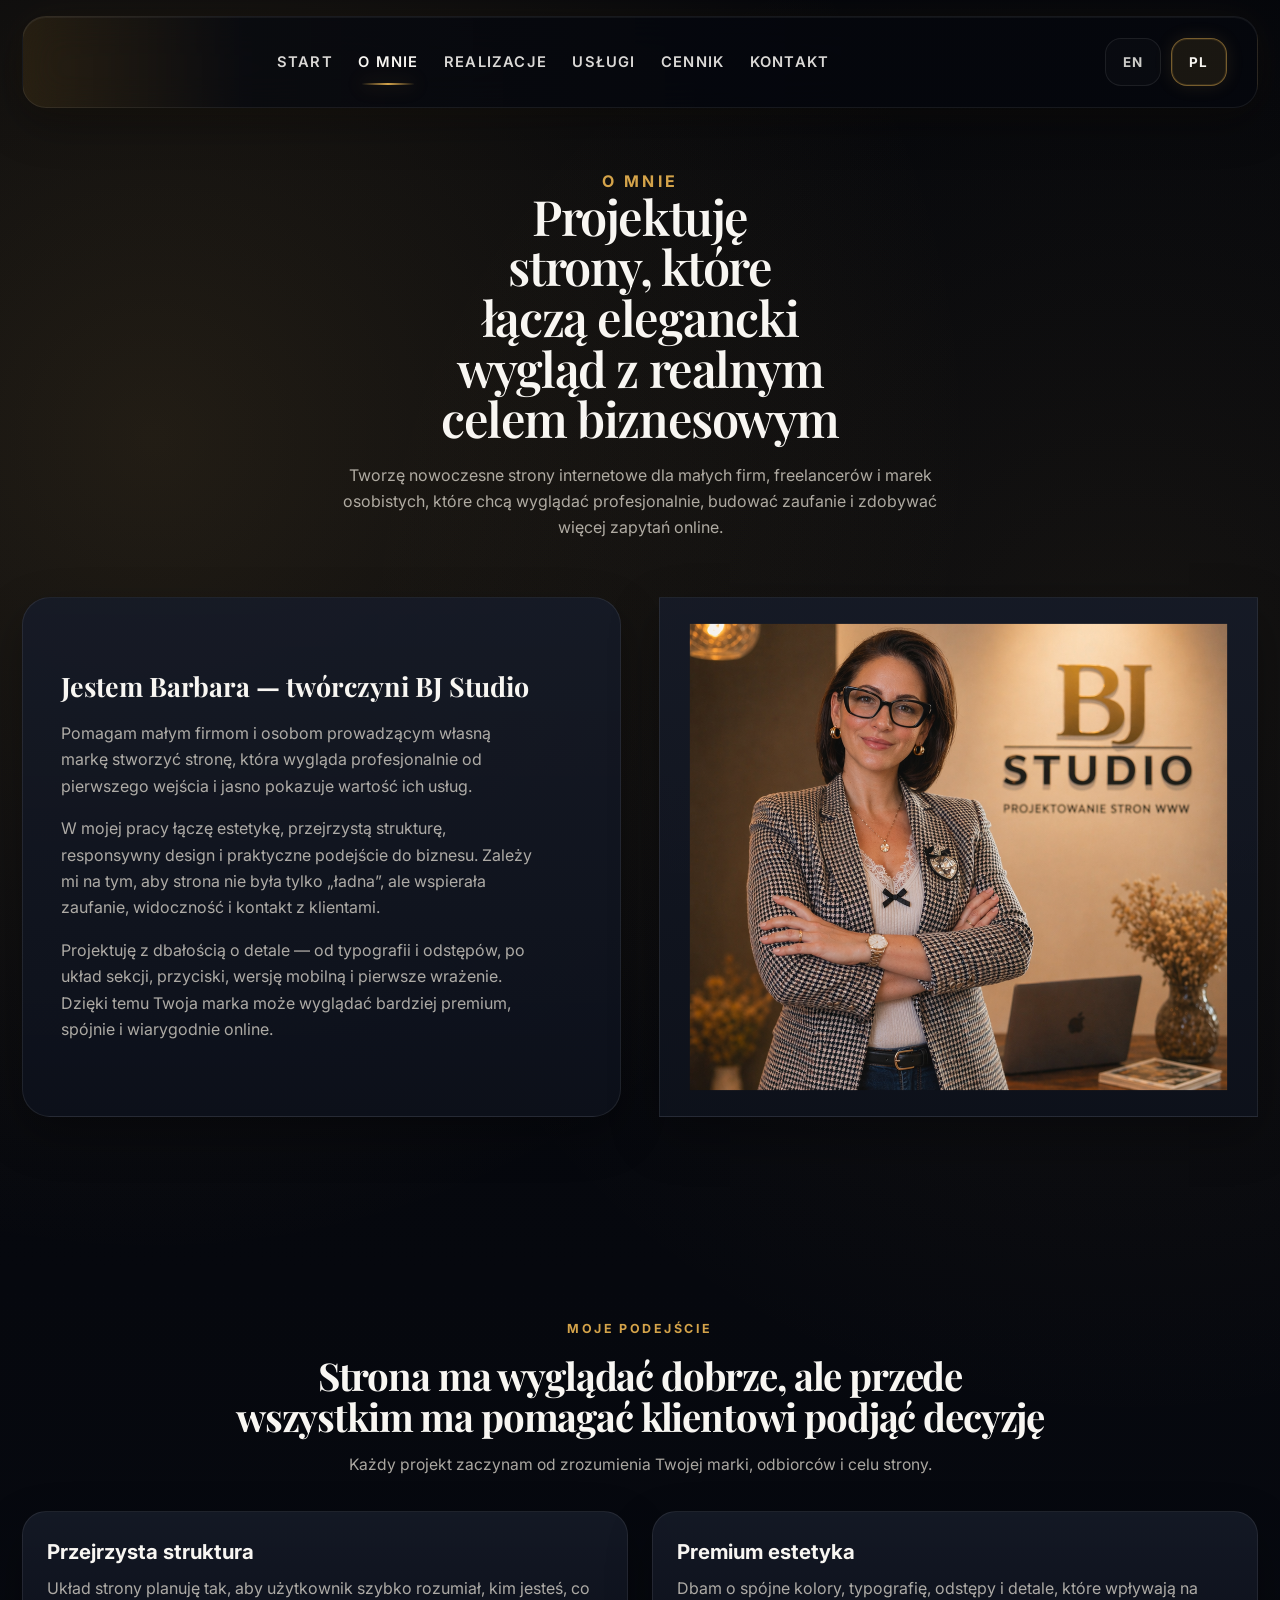
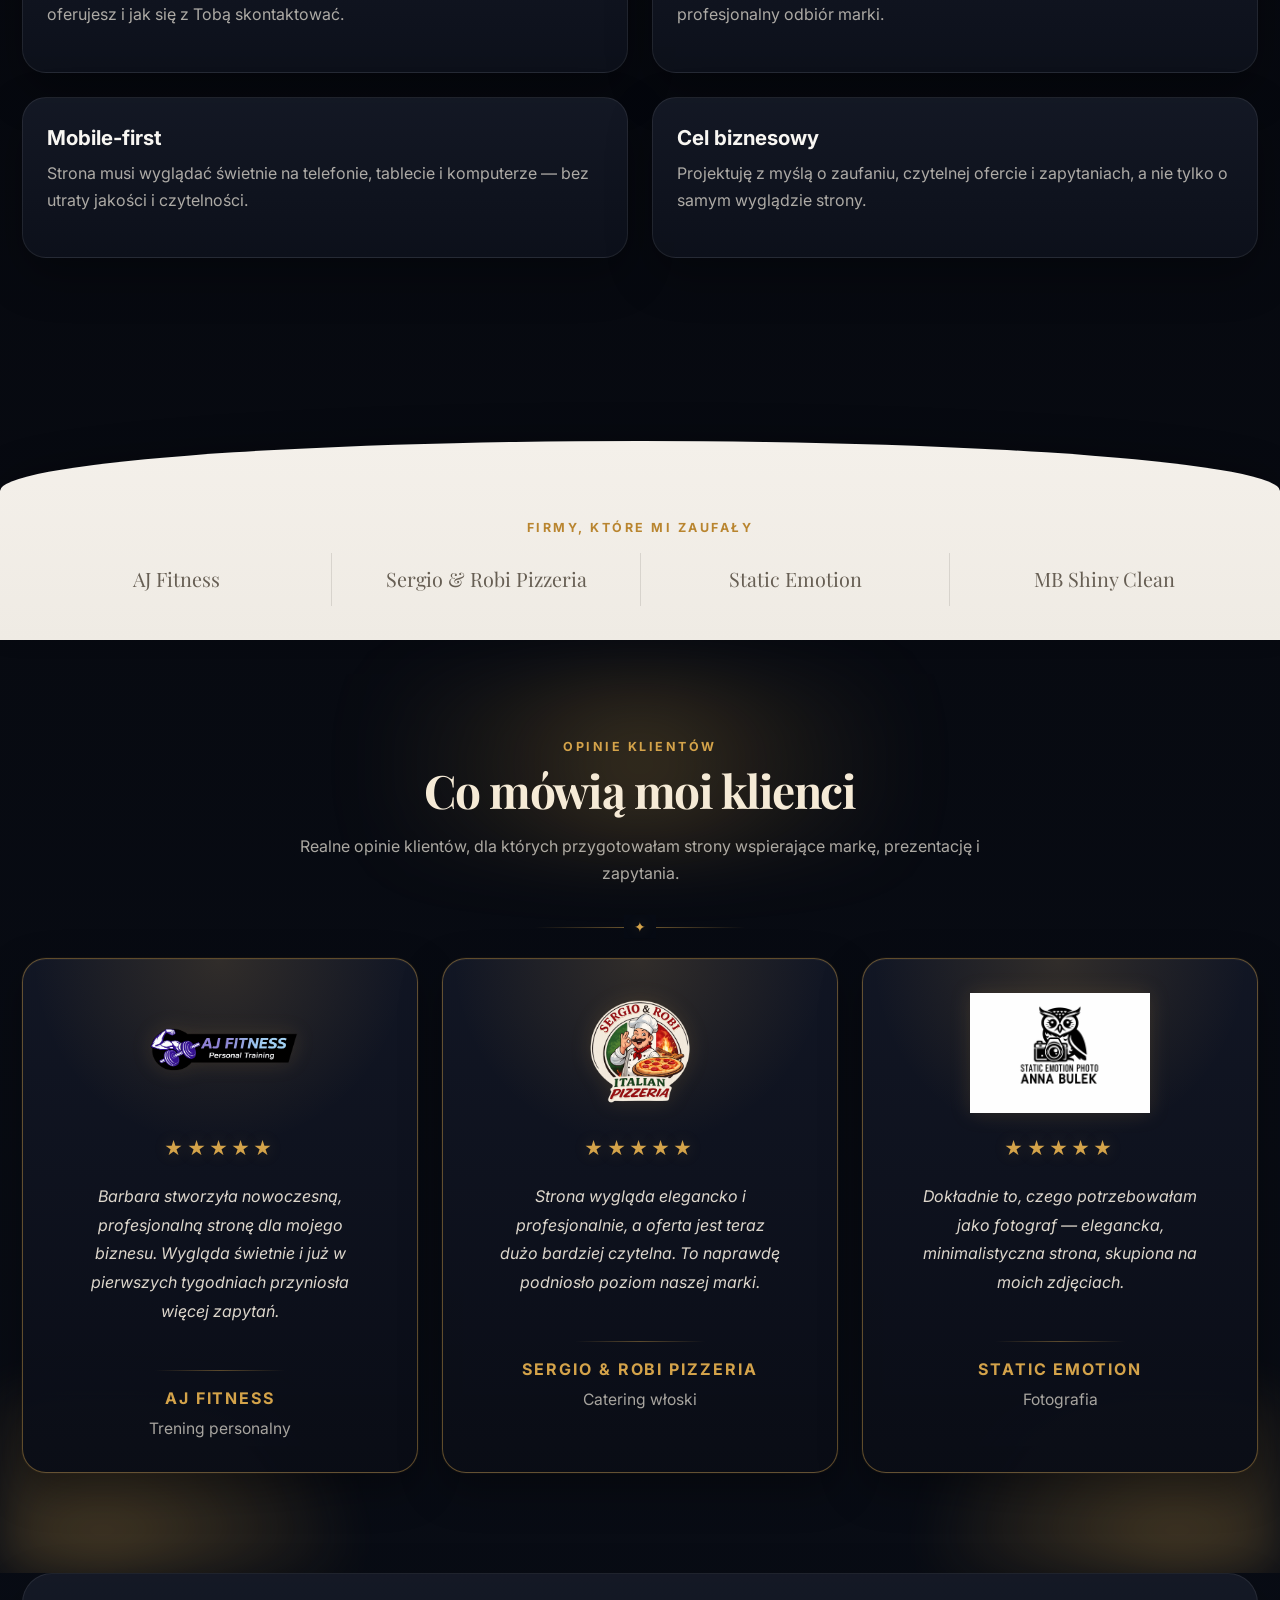
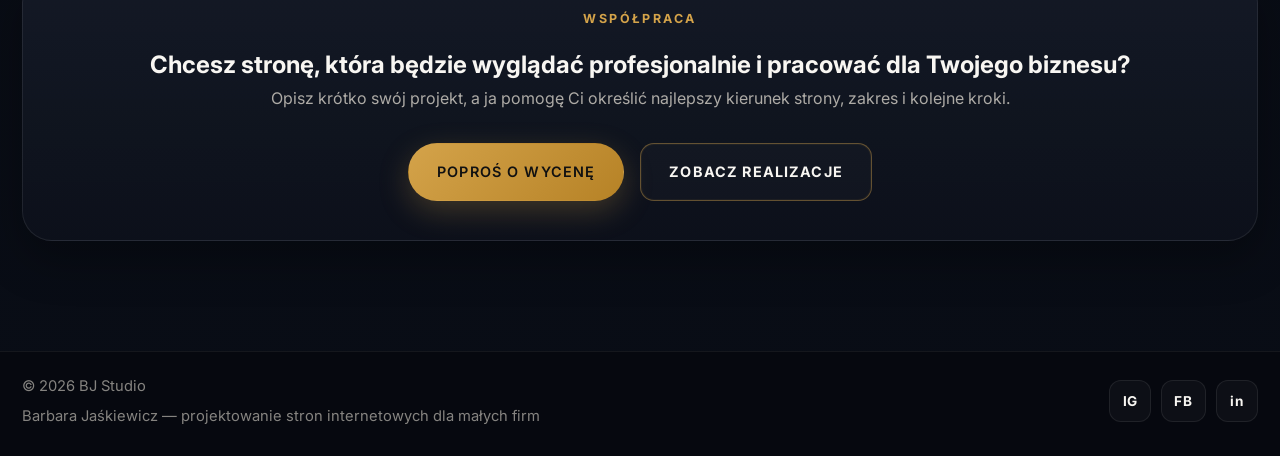
==== commit 8a380bd9: "Improve SEO with JSON-LD structured data across all pages" ====
--- a/about.html
+++ b/about.html
@@ -21,6 +21,26 @@
   <meta property="og:image" content="https://bjdesign.pl/images/BJ_1.png">
   <meta property="og:site_name" content="BJ Studio">
   <meta property="og:locale" content="pl_PL">
+
+<script type="application/ld+json">
+{
+  "@context": "https://schema.org",
+  "@type": "AboutPage",
+  "name": "O mnie | BJ Studio",
+  "url": "https://bjdesign.pl/about.html",
+  "description": "Poznaj Barbarę Jaśkiewicz, projektantkę stron internetowych i twórczynię BJ Studio.",
+  "mainEntity": {
+    "@type": "Person",
+    "name": "Barbara Jaśkiewicz",
+    "jobTitle": "Projektantka stron internetowych",
+    "worksFor": {
+      "@type": "ProfessionalService",
+      "name": "BJ Studio",
+      "url": "https://bjdesign.pl/"
+    }
+  }
+}
+</script>
 
   <link rel="stylesheet" href="style.css">
 </head>
@@ -231,7 +251,7 @@
     <div class="container footer-inner">
       <div>
         <p>© 2026 BJ Studio</p>
-        <p>Barbara Jaskiewicz — projektowanie stron internetowych dla małych firm</p>
+        <p>Barbara Jaśkiewicz — projektowanie stron internetowych dla małych firm</p>
       </div>
 
       <div class="footer-socials">
--- a/style.css
+++ b/style.css
@@ -2375,4 +2375,392 @@
   object-fit: contain;
   object-position: center;
   padding: 10px;
-}+}
+
+/* === TESTIMONIAL LOGOS – FINAL ALIGNMENT === */
+
+.testimonial-logo-wrap {
+  height: 120px;
+  display: flex;
+  align-items: center;
+  justify-content: center;
+  margin-bottom: 20px;
+}
+
+.testimonial-logo-wrap img {
+  max-height: 100%;
+  max-width: 220px;
+  object-fit: contain;
+  filter: drop-shadow(0 0 10px rgba(212,163,74,0.15));
+}
+
+/* === INTERNAL LINKS – PREMIUM GLOW === */
+
+.internal-link-note {
+  margin-top: 24px;
+  color: var(--muted);
+  font-size: 0.98rem;
+  line-height: 1.75;
+}
+
+.internal-link-note a {
+  position: relative;
+  color: var(--accent);
+  font-weight: 700;
+  text-decoration: none;
+  text-shadow: 0 0 14px rgba(212, 163, 74, 0.22);
+}
+
+.internal-link-note a::after {
+  content: "";
+  position: absolute;
+  left: 0;
+  bottom: -4px;
+  width: 100%;
+  height: 1px;
+  background: linear-gradient(90deg, transparent, var(--accent), transparent);
+  opacity: 0.75;
+  transition: opacity 0.25s ease, height 0.25s ease;
+}
+
+.internal-link-note a:hover {
+  color: #f5d27a;
+}
+
+.internal-link-note a:hover::after {
+  opacity: 1;
+  height: 2px;
+}
+
+/* === TESTIMONIALS SPACING FIX === */
+
+.premium-testimonials {
+  padding-top: 100px;
+  padding-bottom: 100px;
+}
+
+.premium-testimonials .testimonials-title {
+  margin-bottom: 18px;
+}
+
+.premium-testimonials .testimonials-intro {
+  text-align: center;
+  max-width: 760px;
+  margin: 0 auto 40px;
+  font-size: 1rem;
+  line-height: 1.7;
+}
+
+.premium-testimonials .testimonials-grid {
+  margin-top: 20px;
+}
+
+/* === SMALL BUSINESS LANDING PAGE ONLY === */
+
+.small-business-hero {
+  min-height: 100svh;
+}
+
+.small-business-hero .hero-content {
+  align-items: center;
+}
+
+.small-business-hero .hero-copy {
+  max-width: 560px;
+  margin-left: 40px;
+}
+
+.small-business-hero .hero-copy h1 {
+  max-width: 12ch;
+}
+
+.small-business-hero .hero-media img {
+  width: clamp(380px, 42vw, 520px);
+  border-radius: 18px;
+}
+
+/* === SEO LANDING CARD SECTIONS === */
+
+.features-section,
+.audience-section,
+.process-section,
+.seo-cards-section {
+  padding: 100px 0;
+}
+
+.features-grid,
+.process-grid {
+  display: grid;
+  gap: 24px;
+  margin-top: 40px;
+}
+
+.features-grid {
+  grid-template-columns: repeat(3, 1fr);
+}
+
+.process-grid {
+  grid-template-columns: repeat(4, 1fr);
+}
+
+.feature-card,
+.process-card {
+  background: linear-gradient(180deg, rgba(22, 27, 40, 0.82), rgba(13, 17, 27, 0.94));
+  border: 1px solid rgba(212, 163, 74, 0.18);
+  border-radius: 22px;
+  padding: 28px;
+  box-shadow: 0 18px 46px rgba(0, 0, 0, 0.24);
+  transition: transform 0.28s ease, border-color 0.28s ease, box-shadow 0.28s ease;
+}
+
+.feature-card h3,
+.process-card h3 {
+  margin-bottom: 10px;
+}
+
+.process-card span {
+  display: inline-flex;
+  margin-bottom: 12px;
+  color: var(--accent);
+  font-weight: 800;
+  font-size: 0.82rem;
+  letter-spacing: 0.16em;
+}
+
+.feature-card:hover,
+.process-card:hover {
+  transform: translateY(-6px);
+  border-color: rgba(212, 163, 74, 0.42);
+  box-shadow: 0 26px 70px rgba(0, 0, 0, 0.34);
+}
+
+/* === RESPONSIVE FIXES === */
+
+@media (max-width: 980px) {
+  .features-grid,
+  .process-grid {
+    grid-template-columns: repeat(2, 1fr);
+  }
+
+  .small-business-hero .hero-copy {
+    margin-left: 0;
+  }
+}
+
+@media (max-width: 680px) {
+  .features-grid,
+  .process-grid {
+    grid-template-columns: 1fr;
+  }
+
+  .features-section,
+  .audience-section,
+  .process-section,
+  .seo-cards-section {
+    padding: 72px 0;
+  }
+
+  .small-business-hero .hero-media img {
+    width: 100%;
+    border-radius: 0;
+  }
+
+  .small-business-hero .hero-copy h1 {
+    max-width: 11ch;
+  }
+}
+
+/* === TESTIMONIAL LOGOS – FINAL ALIGNMENT === */
+
+.testimonial-logo-wrap {
+  height: 120px;
+  display: flex;
+  align-items: center;
+  justify-content: center;
+  margin-bottom: 20px;
+}
+
+.testimonial-logo-wrap img {
+  max-height: 100%;
+  max-width: 220px;
+  object-fit: contain;
+  filter: drop-shadow(0 0 10px rgba(212,163,74,0.15));
+}
+
+/* === INTERNAL LINKS – PREMIUM GLOW === */
+
+.internal-link-note {
+  margin-top: 24px;
+  color: var(--muted);
+  font-size: 0.98rem;
+  line-height: 1.75;
+}
+
+.internal-link-note a {
+  position: relative;
+  color: var(--accent);
+  font-weight: 700;
+  text-decoration: none;
+  text-shadow: 0 0 14px rgba(212, 163, 74, 0.22);
+}
+
+.internal-link-note a::after {
+  content: "";
+  position: absolute;
+  left: 0;
+  bottom: -4px;
+  width: 100%;
+  height: 1px;
+  background: linear-gradient(90deg, transparent, var(--accent), transparent);
+  opacity: 0.75;
+  transition: opacity 0.25s ease, height 0.25s ease;
+}
+
+.internal-link-note a:hover {
+  color: #f5d27a;
+}
+
+.internal-link-note a:hover::after {
+  opacity: 1;
+  height: 2px;
+}
+
+/* === TESTIMONIALS SPACING FIX === */
+
+.premium-testimonials {
+  padding-top: 100px;
+  padding-bottom: 100px;
+}
+
+.premium-testimonials .testimonials-title {
+  margin-bottom: 18px;
+}
+
+.premium-testimonials .testimonials-intro {
+  text-align: center;
+  max-width: 760px;
+  margin: 0 auto 40px;
+  font-size: 1rem;
+  line-height: 1.7;
+}
+
+.premium-testimonials .testimonials-grid {
+  margin-top: 20px;
+}
+
+/* === SMALL BUSINESS LANDING PAGE ONLY === */
+
+.small-business-hero {
+  min-height: 100svh;
+}
+
+.small-business-hero .hero-content {
+  align-items: center;
+}
+
+.small-business-hero .hero-copy {
+  max-width: 560px;
+  margin-left: 40px;
+}
+
+.small-business-hero .hero-copy h1 {
+  max-width: 12ch;
+}
+
+.small-business-hero .hero-media img {
+  width: clamp(380px, 42vw, 520px);
+  border-radius: 18px;
+}
+
+/* === SEO LANDING CARD SECTIONS === */
+
+.features-section,
+.audience-section,
+.process-section,
+.seo-cards-section {
+  padding: 100px 0;
+}
+
+.features-grid,
+.process-grid {
+  display: grid;
+  gap: 24px;
+  margin-top: 40px;
+}
+
+.features-grid {
+  grid-template-columns: repeat(3, 1fr);
+}
+
+.process-grid {
+  grid-template-columns: repeat(4, 1fr);
+}
+
+.feature-card,
+.process-card {
+  background: linear-gradient(180deg, rgba(22, 27, 40, 0.82), rgba(13, 17, 27, 0.94));
+  border: 1px solid rgba(212, 163, 74, 0.18);
+  border-radius: 22px;
+  padding: 28px;
+  box-shadow: 0 18px 46px rgba(0, 0, 0, 0.24);
+  transition: transform 0.28s ease, border-color 0.28s ease, box-shadow 0.28s ease;
+}
+
+.feature-card h3,
+.process-card h3 {
+  margin-bottom: 10px;
+}
+
+.process-card span {
+  display: inline-flex;
+  margin-bottom: 12px;
+  color: var(--accent);
+  font-weight: 800;
+  font-size: 0.82rem;
+  letter-spacing: 0.16em;
+}
+
+.feature-card:hover,
+.process-card:hover {
+  transform: translateY(-6px);
+  border-color: rgba(212, 163, 74, 0.42);
+  box-shadow: 0 26px 70px rgba(0, 0, 0, 0.34);
+}
+
+/* === RESPONSIVE FIXES === */
+
+@media (max-width: 980px) {
+  .features-grid,
+  .process-grid {
+    grid-template-columns: repeat(2, 1fr);
+  }
+
+  .small-business-hero .hero-copy {
+    margin-left: 0;
+  }
+}
+
+@media (max-width: 680px) {
+  .features-grid,
+  .process-grid {
+    grid-template-columns: 1fr;
+  }
+
+  .features-section,
+  .audience-section,
+  .process-section,
+  .seo-cards-section {
+    padding: 72px 0;
+  }
+
+  .small-business-hero .hero-media img {
+    width: 100%;
+    border-radius: 0;
+  }
+
+  .small-business-hero .hero-copy h1 {
+    max-width: 11ch;
+  }
+}
+
+ 
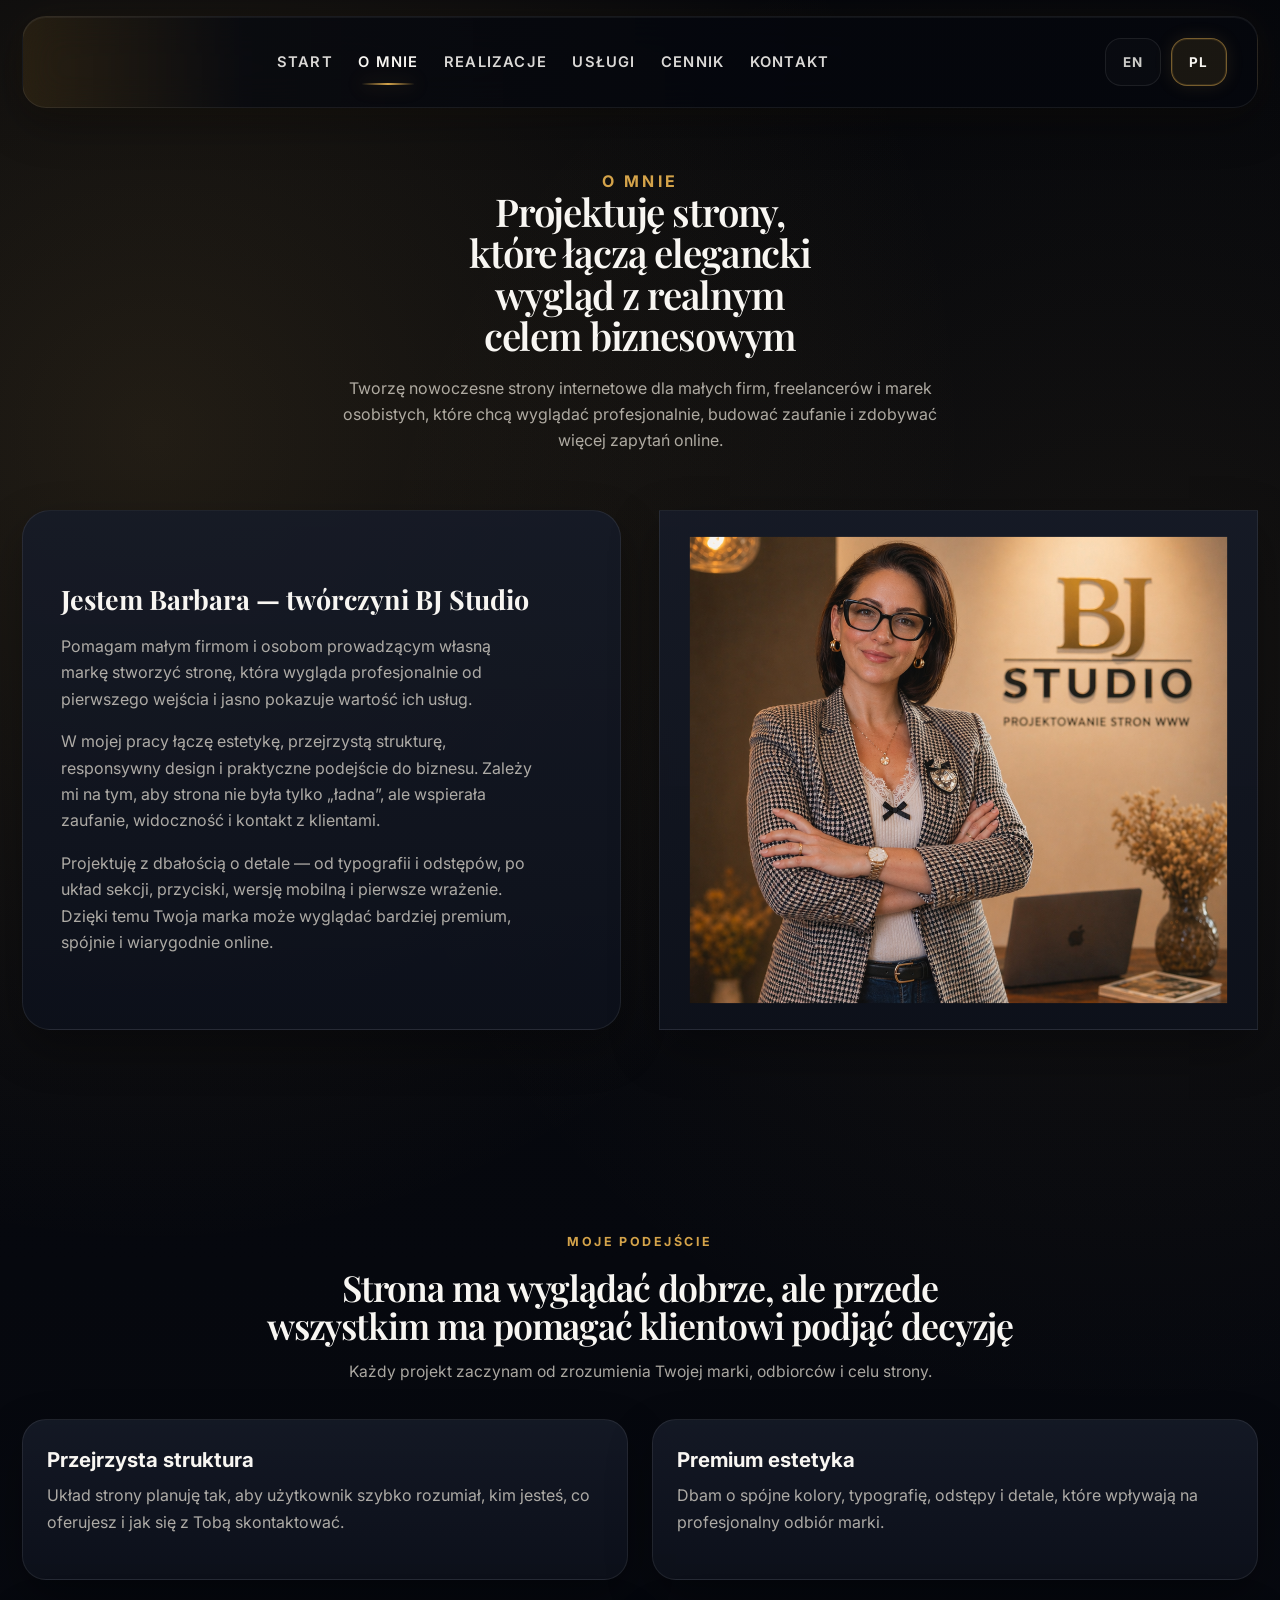
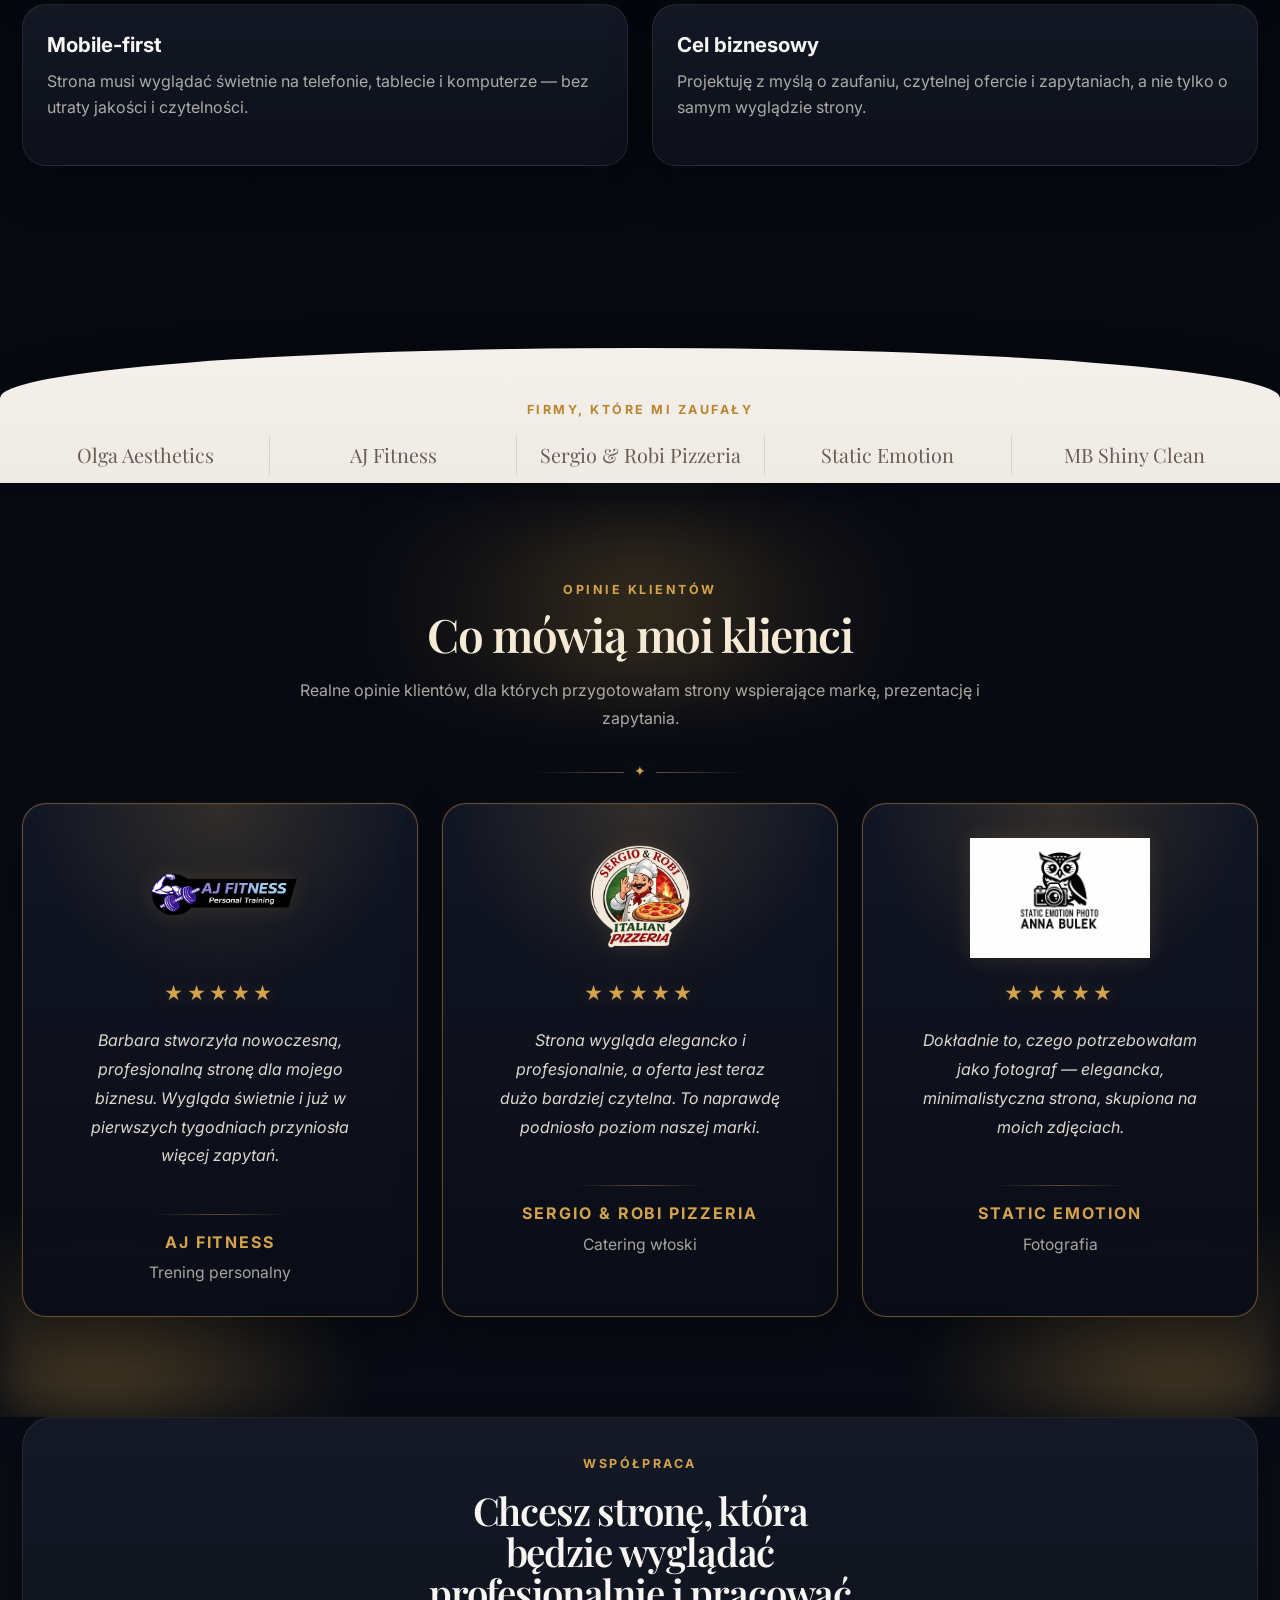
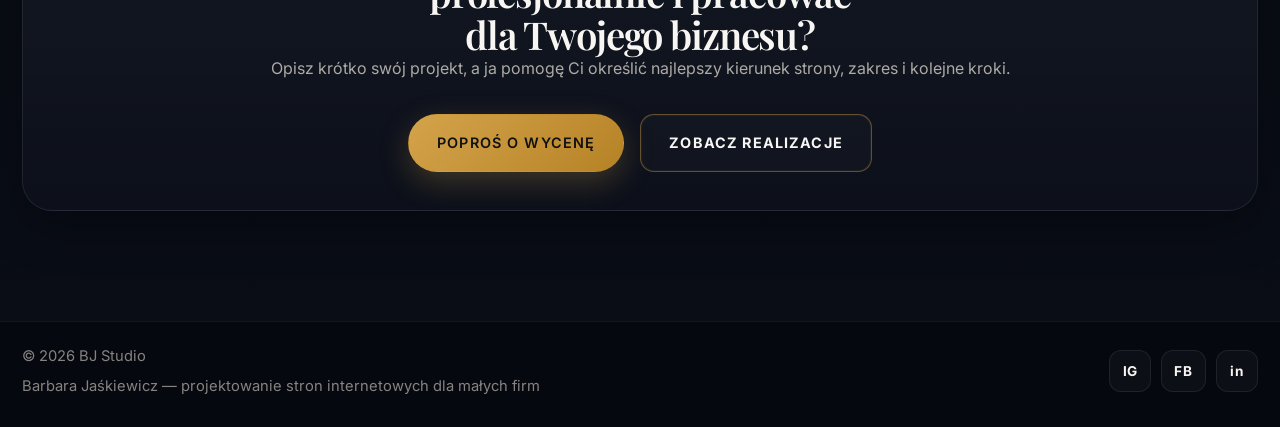
==== commit bae4ccb9: "Add Olga Aesthetics case study and restore MB Shiny portfolio card" ====
--- a/about.html
+++ b/about.html
@@ -158,6 +158,7 @@
       <div class="container">
         <p class="eyebrow">Firmy, które mi zaufały</p>
         <div class="trusted-logos">
+          <span>Olga Aesthetics</span>
           <span>AJ Fitness</span>
           <span>Sergio &amp; Robi Pizzeria</span>
           <span>Static Emotion</span>
--- a/style.css
+++ b/style.css
@@ -495,7 +495,7 @@
 }
 
 .trusted-strip .container {
-  padding: 30px 0 34px;
+  padding: 5px 0 8px;
 }
 
 .trusted-strip .eyebrow {
@@ -506,7 +506,7 @@
 
 .trusted-logos {
   display: grid;
-  grid-template-columns: repeat(4, minmax(0, 1fr));
+  grid-template-columns: repeat(5, minmax(0, 1fr));
   gap: 0;
   align-items: center;
 }
@@ -516,7 +516,7 @@
   font-family: 'Playfair Display', serif;
   font-size: clamp(1.05rem, 1.55vw, 1.7rem);
   color: rgba(54, 44, 33, 0.74);
-  padding: 10px 18px;
+  padding: 3px 14px;
 }
 
 .trusted-logos span + span {
@@ -535,11 +535,11 @@
 }
 
 .page-hero h1 {
-  font-size: clamp(2.4rem, 3.8vw, 4.2rem);
-  line-height: 1.04;
+  font-size: clamp(2rem, 3vw, 3.35rem);
+  line-height: 1.06;
   letter-spacing: -0.03em;
   text-wrap: balance;
-  max-width: 13ch;
+  max-width: 17ch;
   margin: 0 auto;
 }
 
@@ -2763,4 +2763,988 @@
   }
 }
 
- +/* FAQ SECTION */
+
+.faq-section {
+  padding: 110px 0;
+}
+
+.faq-section .container {
+  max-width: 920px;
+}
+
+.faq-section h2 {
+  text-align: center;
+  margin-bottom: 52px;
+  font-size: clamp(2rem, 4vw, 3.2rem);
+}
+
+.faq-section .eyebrow {
+  display: block;
+  text-align: center;
+  margin-bottom: 16px;
+}
+
+.faq-item {
+  padding: 30px;
+  margin-bottom: 22px;
+  border-radius: 24px;
+  background: linear-gradient(
+    180deg,
+    rgba(22, 27, 40, 0.88) 0%,
+    rgba(13, 17, 27, 0.94) 100%
+  );
+  border: 1px solid rgba(255, 255, 255, 0.08);
+  box-shadow: 0 18px 46px rgba(0, 0, 0, 0.3);
+  transition: all 0.25s ease;
+}
+
+.faq-item:hover {
+  transform: translateY(-2px);
+  border-color: rgba(212, 163, 74, 0.25);
+}
+
+.faq-item h3 {
+  margin-bottom: 14px;
+  font-size: 1.2rem;
+  color: #f8f6f2;
+}
+
+.faq-item p {
+  margin: 0;
+  color: rgba(234, 228, 217, 0.74);
+  line-height: 1.75;
+}
+
+/* SMALL BUSINESS HERO - CLEAN LAYOUT RESET */
+
+.small-business-hero {
+  position: relative;
+  min-height: 100svh;
+  display: grid;
+  align-items: stretch;
+  overflow: hidden;
+  background: #05070d;
+}
+
+.small-business-hero .hero-media {
+  position: absolute;
+  inset: 0;
+  display: flex;
+  align-items: center;
+  justify-content: flex-start;
+  overflow: hidden;
+  background: #05070d;
+}
+
+.small-business-hero .hero-media img {
+  width: auto;
+  height: 100%;
+  max-width: none;
+  object-fit: contain;
+  object-position: left center;
+  transform: translateX(0);
+  filter: brightness(1.08) contrast(1.04) saturate(0.98);
+}
+
+.small-business-hero::before {
+  content: '';
+  position: absolute;
+  inset: 0;
+  background: linear-gradient(
+    90deg,
+    rgba(5,7,13,0.04) 0%,
+    rgba(5,7,13,0.10) 30%,
+    rgba(5,7,13,0.48) 58%,
+    rgba(5,7,13,0.82) 76%,
+    rgba(5,7,13,0.95) 100%
+  );
+  z-index: 1;
+}
+
+.small-business-hero .hero-content {
+  position: relative;
+  z-index: 2;
+  width: min(calc(100% - 40px), 1320px);
+  margin: 0 auto;
+  min-height: 100svh;
+  display: flex;
+  justify-content: flex-end;
+  align-items: center;
+  padding: calc(var(--header-h) + 84px) 0 44px;
+}
+
+.small-business-hero .hero-copy {
+  max-width: 420px;
+  margin-right: 0;
+  transform: translate(50px, -10px);
+}
+
+.small-business-hero .hero-copy h1 {
+  font-size: clamp(2rem, 3vw, 3.35rem);
+  line-height: 1.06;
+  max-width: 13ch;
+}
+
+.small-business-hero .hero-copy .lead {
+  max-width: 48ch;
+}
+
+@media (max-width: 900px) {
+  .small-business-hero .hero-media img {
+    width: 100%;
+    height: 100%;
+    object-fit: cover;
+    object-position: center top;
+  }
+
+  .small-business-hero .hero-content {
+    justify-content: center;
+    text-align: center;
+  }
+
+  .small-business-hero .hero-copy {
+    transform: none;
+    max-width: 620px;
+  }
+
+  .small-business-hero .hero-copy h1 {
+    max-width: 100%;
+  }
+}
+
+/* === CONTACT PAGE MOBILE FIX === */
+
+@media (max-width: 900px) {
+  .contact-box {
+    display: grid;
+    grid-template-columns: 1fr !important;
+    gap: 20px;
+    padding: 20px;
+  }
+
+  .contact-text,
+  .contact-form {
+    width: 100%;
+    padding: 24px;
+    border-radius: 24px;
+  }
+
+  .contact-text h2 {
+    font-size: clamp(1.8rem, 8vw, 2.5rem);
+    line-height: 1.08;
+  }
+
+  .contact-text p,
+  .contact-details p,
+  .contact-note,
+  .form-note {
+    font-size: 0.95rem;
+    line-height: 1.65;
+  }
+
+  .contact-form input,
+  .contact-form textarea {
+    width: 100%;
+    font-size: 0.95rem;
+    padding: 15px 16px;
+  }
+
+  .contact-form textarea {
+    min-height: 150px;
+  }
+
+  .contact-form .btn {
+    width: 100%;
+    margin-top: 20px;
+    margin-bottom: 16px;
+  }
+}
+
+@media (max-width: 520px) {
+  .contact-box {
+    padding: 16px;
+    border-radius: 24px;
+  }
+
+  .contact-text,
+  .contact-form {
+    padding: 20px;
+  }
+
+  .contact-details p {
+    word-break: break-word;
+  }
+}
+
+/* =========================================================
+   BJ STUDIO FINAL CSS POLISH
+   Hero balance, typography consistency, mobile navigation,
+   contact layout, FAQ/CTA refinement and responsive spacing.
+   Additions are placed at the end to safely override earlier rules.
+========================================================= */
+
+/* ---------- Global typography refinement ---------- */
+
+.page-hero h1,
+.section-heading h2,
+.case-study-heading h2,
+.testimonials-title,
+.faq-section h2,
+.final-cta-premium h2,
+.cta h2 {
+  font-family: 'Playfair Display', serif;
+  font-weight: 600;
+  letter-spacing: -0.03em;
+  line-height: 1.08;
+  text-wrap: balance;
+}
+
+.page-hero h1 {
+  font-size: clamp(2rem, 3vw, 3.35rem);
+  max-width: 17ch;
+}
+
+.section-heading h2 {
+  font-size: clamp(1.9rem, 2.8vw, 3rem);
+}
+
+.final-cta-premium h2,
+.cta h2 {
+  font-size: clamp(2rem, 3vw, 3.25rem);
+  max-width: 18ch;
+  margin-left: auto;
+  margin-right: auto;
+}
+
+/* ---------- Hero desktop balance ---------- */
+
+.hero-home {
+  min-height: 96svh;
+}
+
+.hero-content {
+  min-height: 96svh;
+  padding: calc(var(--header-h) + 64px) 0 36px;
+}
+
+.hero-copy {
+  max-width: 470px;
+}
+
+.hero-copy h1 {
+  font-size: clamp(2rem, 3vw, 3.35rem);
+  line-height: 1.06;
+  max-width: 12ch;
+}
+
+.hero-copy .lead {
+  font-size: 0.95rem;
+  line-height: 1.68;
+  max-width: 48ch;
+}
+
+@media (min-width: 901px) {
+  .hero-media img {
+    transform: translateX(42px) !important;
+  }
+
+  .hero-copy {
+    transform: translateX(-45px) !important;
+    margin-right: 0 !important;
+  }
+}
+
+/* ---------- Small business page hero ---------- */
+
+.small-business-hero {
+  min-height: 96svh;
+}
+
+.small-business-hero .hero-content {
+  min-height: 96svh;
+  align-items: center;
+}
+
+.small-business-hero .hero-copy {
+  max-width: 430px;
+  margin-left: 0;
+  margin-right: 0;
+}
+
+.small-business-hero .hero-copy h1 {
+  font-size: clamp(2rem, 3vw, 3.35rem);
+  line-height: 1.06;
+  max-width: 12.5ch;
+}
+
+.small-business-hero .hero-copy .lead {
+  max-width: 46ch;
+  font-size: 0.94rem;
+  line-height: 1.66;
+}
+
+@media (min-width: 901px) {
+  .small-business-hero .hero-copy {
+    transform: translate(55px, -8px) !important;
+  }
+
+  .small-business-hero .hero-media img {
+    width: auto !important;
+    height: 100% !important;
+    max-width: none !important;
+    border-radius: 0 !important;
+    object-fit: contain !important;
+    object-position: left center !important;
+    transform: translateX(28px) !important;
+  }
+}
+
+/* ---------- FAQ section ---------- */
+
+.faq-section {
+  padding: clamp(72px, 7vw, 104px) 0;
+}
+
+.faq-section .container {
+  max-width: 920px;
+}
+
+.faq-section .eyebrow {
+  display: block;
+  text-align: center;
+  margin-bottom: 16px;
+}
+
+.faq-section h2 {
+  text-align: center;
+  font-size: clamp(2rem, 3.2vw, 3.35rem);
+  margin-bottom: 44px;
+}
+
+.faq-item {
+  padding: clamp(22px, 2.4vw, 30px);
+  margin-bottom: 22px;
+  border-radius: 24px;
+  background: linear-gradient(180deg, rgba(22, 27, 40, 0.88) 0%, rgba(13, 17, 27, 0.94) 100%);
+  border: 1px solid rgba(255, 255, 255, 0.08);
+  box-shadow: 0 18px 46px rgba(0, 0, 0, 0.3);
+  transition: transform 0.25s ease, border-color 0.25s ease;
+}
+
+.faq-item:hover {
+  transform: translateY(-2px);
+  border-color: rgba(212, 163, 74, 0.25);
+}
+
+.faq-item h3 {
+  margin-bottom: 14px;
+  font-size: 1.2rem;
+  color: var(--white);
+}
+
+.faq-item p {
+  margin: 0;
+  color: rgba(234, 228, 217, 0.74);
+  line-height: 1.75;
+}
+
+/* ---------- Contact page desktop + mobile polish ---------- */
+
+.contact-box {
+  align-items: stretch;
+}
+
+.contact-form .btn {
+  margin-top: 20px;
+  margin-bottom: 22px;
+}
+
+.contact-form .form-note {
+  display: block;
+  margin-top: 8px;
+  line-height: 1.6;
+}
+
+.contact-form textarea + button,
+.contact-form textarea + .btn {
+  margin-top: 20px;
+}
+
+/* ---------- Mobile navigation refinement ---------- */
+
+@media (max-width: 900px) {
+  .site-header {
+    top: 10px;
+    z-index: 5000 !important;
+  }
+
+  .nav-wrap.nav-wrap-with-logo,
+  .nav-wrapper {
+    width: min(calc(100% - 24px), var(--container));
+    min-height: 68px;
+    padding: 0 14px;
+    border-radius: 18px;
+  }
+
+  .lang-switch a {
+    min-width: 46px;
+    min-height: 42px;
+    border-radius: 14px;
+    font-size: 0.78rem;
+  }
+
+  .menu-toggle {
+    width: 44px;
+    height: 44px;
+    border-radius: 14px;
+    position: relative !important;
+    z-index: 5003 !important;
+  }
+
+  .menu-toggle span {
+    width: 18px;
+  }
+
+  .mobile-overlay {
+    display: block !important;
+    position: fixed !important;
+    inset: 0 !important;
+    background: rgba(0, 0, 0, 0.58) !important;
+    opacity: 0 !important;
+    pointer-events: none !important;
+    z-index: 4000 !important;
+  }
+
+  body.menu-open .mobile-overlay {
+    opacity: 1 !important;
+    pointer-events: auto !important;
+  }
+
+  .site-nav {
+    position: fixed !important;
+    top: 0 !important;
+    right: -100% !important;
+    width: min(82vw, 340px) !important;
+    height: 100dvh !important;
+    margin: 0 !important;
+    padding: 112px 30px 40px !important;
+    background: rgba(5, 7, 13, 0.96) !important;
+    backdrop-filter: blur(18px) !important;
+    -webkit-backdrop-filter: blur(18px) !important;
+    border-left: 1px solid rgba(255,255,255,0.08) !important;
+    box-shadow: -24px 0 70px rgba(0,0,0,0.55) !important;
+    z-index: 5002 !important;
+    transition: right 0.32s ease !important;
+  }
+
+  body.menu-open .site-nav {
+    right: 0 !important;
+  }
+
+  body.menu-open {
+    overflow: hidden;
+  }
+}
+
+/* ---------- Mobile layout safety ---------- */
+
+@media (max-width: 900px) {
+  .container {
+    width: min(calc(100% - 28px), var(--container));
+  }
+
+  .page-shell {
+    padding-top: 116px;
+    padding-bottom: 72px;
+  }
+
+  .section {
+    padding: 72px 0;
+  }
+
+  .hero-home,
+  .small-business-hero {
+    min-height: 100svh;
+    padding-bottom: 0;
+  }
+
+  .hero-home::before,
+  .small-business-hero::before {
+    background:
+      linear-gradient(180deg, rgba(5,7,13,0.14) 0%, rgba(5,7,13,0.28) 18%, rgba(5,7,13,0.66) 44%, rgba(5,7,13,0.9) 68%, rgba(5,7,13,0.98) 100%);
+  }
+
+  .hero-media,
+  .small-business-hero .hero-media {
+    inset: 0;
+    align-items: flex-start;
+    justify-content: center;
+  }
+
+  .hero-media img,
+  .small-business-hero .hero-media img {
+    width: 100% !important;
+    height: 100svh !important;
+    max-width: none !important;
+    object-fit: cover !important;
+    object-position: center top !important;
+    border-radius: 0 !important;
+    filter: brightness(1.02) contrast(1.04) saturate(1);
+    transform: none !important;
+  }
+
+  .hero-content,
+  .small-business-hero .hero-content {
+    width: min(calc(100% - 28px), var(--container));
+    min-height: 100svh;
+    justify-content: flex-start;
+    align-items: flex-end;
+    text-align: left;
+    padding: 118px 0 32px;
+  }
+
+  .hero-copy,
+  .small-business-hero .hero-copy {
+    transform: none !important;
+    max-width: 100%;
+    margin: 0 !important;
+    padding-top: 0;
+    text-align: left;
+  }
+
+  .hero-copy h1,
+  .small-business-hero .hero-copy h1 {
+    font-size: clamp(2rem, 9vw, 3rem);
+    line-height: 1.05;
+    max-width: 11.5ch;
+  }
+
+  .hero-copy .lead,
+  .small-business-hero .hero-copy .lead {
+    max-width: 100%;
+    font-size: 0.94rem;
+    line-height: 1.68;
+  }
+
+  .hero-buttons {
+    flex-direction: column;
+  }
+
+  .hero-buttons .btn,
+  .btn {
+    width: 100%;
+  }
+
+  .two-col,
+  .two-col-page,
+  .contact-box {
+    display: grid;
+    grid-template-columns: 1fr !important;
+    gap: 20px;
+  }
+
+  .contact-box {
+    padding: 20px;
+    border-radius: 26px;
+  }
+
+  .contact-text,
+  .contact-form {
+    width: 100%;
+    padding: 24px;
+    border-radius: 24px;
+  }
+
+  .contact-text {
+    margin-bottom: 0;
+  }
+
+  .contact-text h2 {
+    font-size: clamp(1.8rem, 8vw, 2.5rem);
+    line-height: 1.08;
+  }
+
+  .contact-text p,
+  .contact-details p,
+  .contact-note,
+  .form-note {
+    font-size: 0.95rem;
+    line-height: 1.65;
+  }
+
+  .contact-details p {
+    word-break: break-word;
+  }
+
+  .contact-form input,
+  .contact-form textarea {
+    width: 100%;
+    font-size: 0.95rem;
+    padding: 15px 16px;
+  }
+
+  .contact-form textarea {
+    min-height: 150px;
+  }
+
+  .contact-form .btn {
+    width: 100%;
+    margin-top: 20px;
+    margin-bottom: 16px;
+  }
+
+  .page-hero h1,
+  .section-heading h2,
+  .faq-section h2,
+  .final-cta-premium h2,
+  .cta h2 {
+    font-size: clamp(1.9rem, 8vw, 2.75rem);
+    line-height: 1.08;
+  }
+}
+
+/* ---------- Small mobile polish ---------- */
+
+@media (max-width: 640px) {
+  .container {
+    width: min(calc(100% - 26px), var(--container));
+  }
+
+  .hero-content,
+  .small-business-hero .hero-content {
+    padding: 112px 0 28px;
+  }
+
+  .hero-copy h1,
+  .small-business-hero .hero-copy h1 {
+    font-size: clamp(1.95rem, 10vw, 2.75rem);
+    max-width: 11ch;
+  }
+
+  .hero-copy .lead,
+  .small-business-hero .hero-copy .lead {
+    font-size: 0.92rem;
+    line-height: 1.65;
+  }
+
+  .page-card,
+  .section-card,
+  .contact-panel,
+  .contact-text,
+  .contact-form,
+  .hero-highlights-box,
+  .cta .container {
+    padding: 22px;
+    border-radius: 22px;
+  }
+
+  .contact-box {
+    padding: 16px;
+    border-radius: 24px;
+  }
+
+  .contact-text,
+  .contact-form {
+    padding: 20px;
+  }
+
+  .faq-section {
+    padding: 64px 0;
+  }
+
+  .faq-item {
+    border-radius: 20px;
+  }
+
+  .final-cta-premium {
+    padding: 54px 0 74px;
+  }
+}
+
+/* ===== SMALL BUSINESS FINAL CTA + HERO POLISH ===== */
+
+.final-cta-premium {
+  padding: 96px 0 86px;
+}
+
+.final-cta-premium .container {
+  max-width: 1100px;
+  margin: 0 auto;
+  text-align: center;
+}
+
+.final-cta-premium .section-tag,
+.final-cta-premium .eyebrow {
+  text-align: center;
+}
+
+.final-cta-premium h2 {
+  max-width: 13ch;
+  margin: 0 auto 24px;
+  font-size: clamp(2.3rem, 4vw, 4.2rem);
+  line-height: 1.02;
+  letter-spacing: -0.04em;
+}
+
+.final-cta-premium p {
+  max-width: 760px;
+  margin: 0 auto 34px;
+  text-align: center;
+}
+
+.final-cta-premium .hero-buttons {
+  justify-content: center;
+}
+
+/* Small business hero desktop */
+.small-business-hero .hero-content {
+  min-height: 82vh;
+  padding-top: calc(var(--header-h) + 30px);
+  padding-bottom: 30px;
+}
+
+.small-business-hero .hero-media {
+  transform: translateX(55px);
+}
+
+.small-business-hero .hero-media img {
+  max-height: 620px;
+  object-fit: contain;
+  margin-right: -125px;
+}
+
+.small-business-hero .hero-copy {
+  max-width: 620px;
+  transform: translateX(-125px) !important;
+}
+
+.small-business-hero .hero-copy h1 {
+  font-size: clamp(2rem, 2.8vw, 3.6rem);
+  line-height: 0.94;
+}
+
+/* Mobile */
+@media (max-width: 900px) {
+  .final-cta-premium {
+    padding: 78px 0 70px;
+  }
+
+  .final-cta-premium h2 {
+    max-width: 100%;
+    font-size: clamp(2rem, 9vw, 3.2rem);
+  }
+
+  .small-business-hero .hero-media {
+    transform: none;
+  }
+
+  .small-business-hero .hero-content {
+    min-height: 100svh;
+    padding: 118px 0 32px;
+  }
+
+  .small-business-hero .hero-copy {
+    transform: none !important;
+    max-width: 100%;
+    padding-top: 90px;
+  }
+
+  .small-business-hero .hero-copy h1 {
+    line-height: 1.05;
+  }
+}
+
+
+/* =========================================================
+   BJ STUDIO AI WORKFLOW STRIP
+========================================================= */
+
+.ai-workflow-strip {
+  position: relative;
+  z-index: 3;
+  margin-top: -12px;
+  padding: 22px 0;
+  background: linear-gradient(
+    180deg,
+    rgba(18, 22, 34, 0.94) 0%,
+    rgba(10, 13, 22, 0.98) 100%
+  );
+  border-top: 1px solid rgba(255,255,255,0.06);
+  border-bottom: 1px solid rgba(255,255,255,0.06);
+  overflow: hidden;
+}
+
+.ai-workflow-strip::before {
+  content: '';
+  position: absolute;
+  inset: 0;
+  background:
+    radial-gradient(circle at top left,
+      rgba(212,163,74,0.10),
+      transparent 38%);
+  pointer-events: none;
+}
+
+.ai-workflow-strip .container {
+  position: relative;
+  z-index: 2;
+}
+
+.ai-workflow-items {
+  display: flex;
+  flex-wrap: wrap;
+  justify-content: center;
+  gap: 14px;
+}
+
+.ai-chip {
+  display: inline-flex;
+  align-items: center;
+  gap: 10px;
+  padding: 12px 18px;
+  border-radius: 999px;
+  background: rgba(255,255,255,0.03);
+  border: 1px solid rgba(255,255,255,0.08);
+  color: rgba(234,228,217,0.86);
+  font-size: 0.92rem;
+  letter-spacing: 0.01em;
+  backdrop-filter: blur(12px);
+  -webkit-backdrop-filter: blur(12px);
+  transition:
+    transform 0.25s ease,
+    border-color 0.25s ease,
+    background 0.25s ease;
+}
+
+.ai-chip:hover {
+  transform: translateY(-2px);
+  border-color: rgba(212,163,74,0.32);
+  background: rgba(255,255,255,0.05);
+}
+
+.ai-chip strong {
+  color: #fff;
+  font-weight: 600;
+}
+
+.ai-chip-icon {
+  width: 8px;
+  height: 8px;
+  border-radius: 50%;
+  background: #d4a34a;
+  box-shadow: 0 0 12px rgba(212,163,74,0.55);
+}
+
+/* =========================================================
+   AI INFO BLOCK
+========================================================= */
+
+.ai-workflow-note {
+  margin-top: 42px;
+  padding: 30px;
+  border-radius: 28px;
+  background:
+    linear-gradient(
+      180deg,
+      rgba(21, 26, 39, 0.92) 0%,
+      rgba(10, 13, 22, 0.98) 100%
+    );
+  border: 1px solid rgba(255,255,255,0.08);
+  box-shadow: 0 24px 60px rgba(0,0,0,0.32);
+}
+
+.ai-workflow-note .eyebrow {
+  margin-bottom: 14px;
+}
+
+.ai-workflow-note h3 {
+  margin-bottom: 18px;
+  font-family: 'Playfair Display', serif;
+  font-size: clamp(1.8rem, 3vw, 2.5rem);
+  line-height: 1.08;
+  letter-spacing: -0.03em;
+}
+
+.ai-workflow-note p {
+  max-width: 72ch;
+  color: rgba(234,228,217,0.78);
+  line-height: 1.75;
+}
+
+/* =========================================================
+   AI LIST ITEMS FOR PRICING
+========================================================= */
+
+.price-list .ai-highlight {
+  color: #f0e2bf;
+}
+
+.price-list .ai-highlight::marker {
+  color: #d4a34a;
+}
+
+/* =========================================================
+   MOBILE
+========================================================= */
+
+@media (max-width: 900px) {
+
+  .ai-workflow-strip {
+    padding: 18px 0;
+  }
+
+  .ai-workflow-items {
+    gap: 10px;
+  }
+
+  .ai-chip {
+    width: 100%;
+    justify-content: center;
+    text-align: center;
+    border-radius: 18px;
+    padding: 14px 18px;
+    font-size: 0.9rem;
+  }
+
+  .ai-workflow-note {
+    margin-top: 34px;
+    padding: 24px;
+    border-radius: 24px;
+  }
+
+  .ai-workflow-note h3 {
+    font-size: clamp(1.6rem, 8vw, 2.2rem);
+  }
+
+  .ai-workflow-note p {
+    font-size: 0.95rem;
+    line-height: 1.68;
+  }
+}
+
+@media (min-width: 901px) {
+  .projects-grid .project-card:last-child:nth-child(4) {
+    grid-column: 2 / 3;
+  }
+}
+
+@media (min-width: 901px) {
+  .projects-grid .project-card:last-child:nth-child(4) {
+    grid-column: 2 / 3;
+    max-width: 520px;
+    justify-self: center;
+  }
+}
+
+@media (max-width: 900px) {
+  .trusted-logos {
+    grid-template-columns: repeat(2, minmax(0, 1fr));
+  }
+}
+
+@media (max-width: 520px) {
+  .trusted-logos {
+    grid-template-columns: 1fr;
+  }
+}
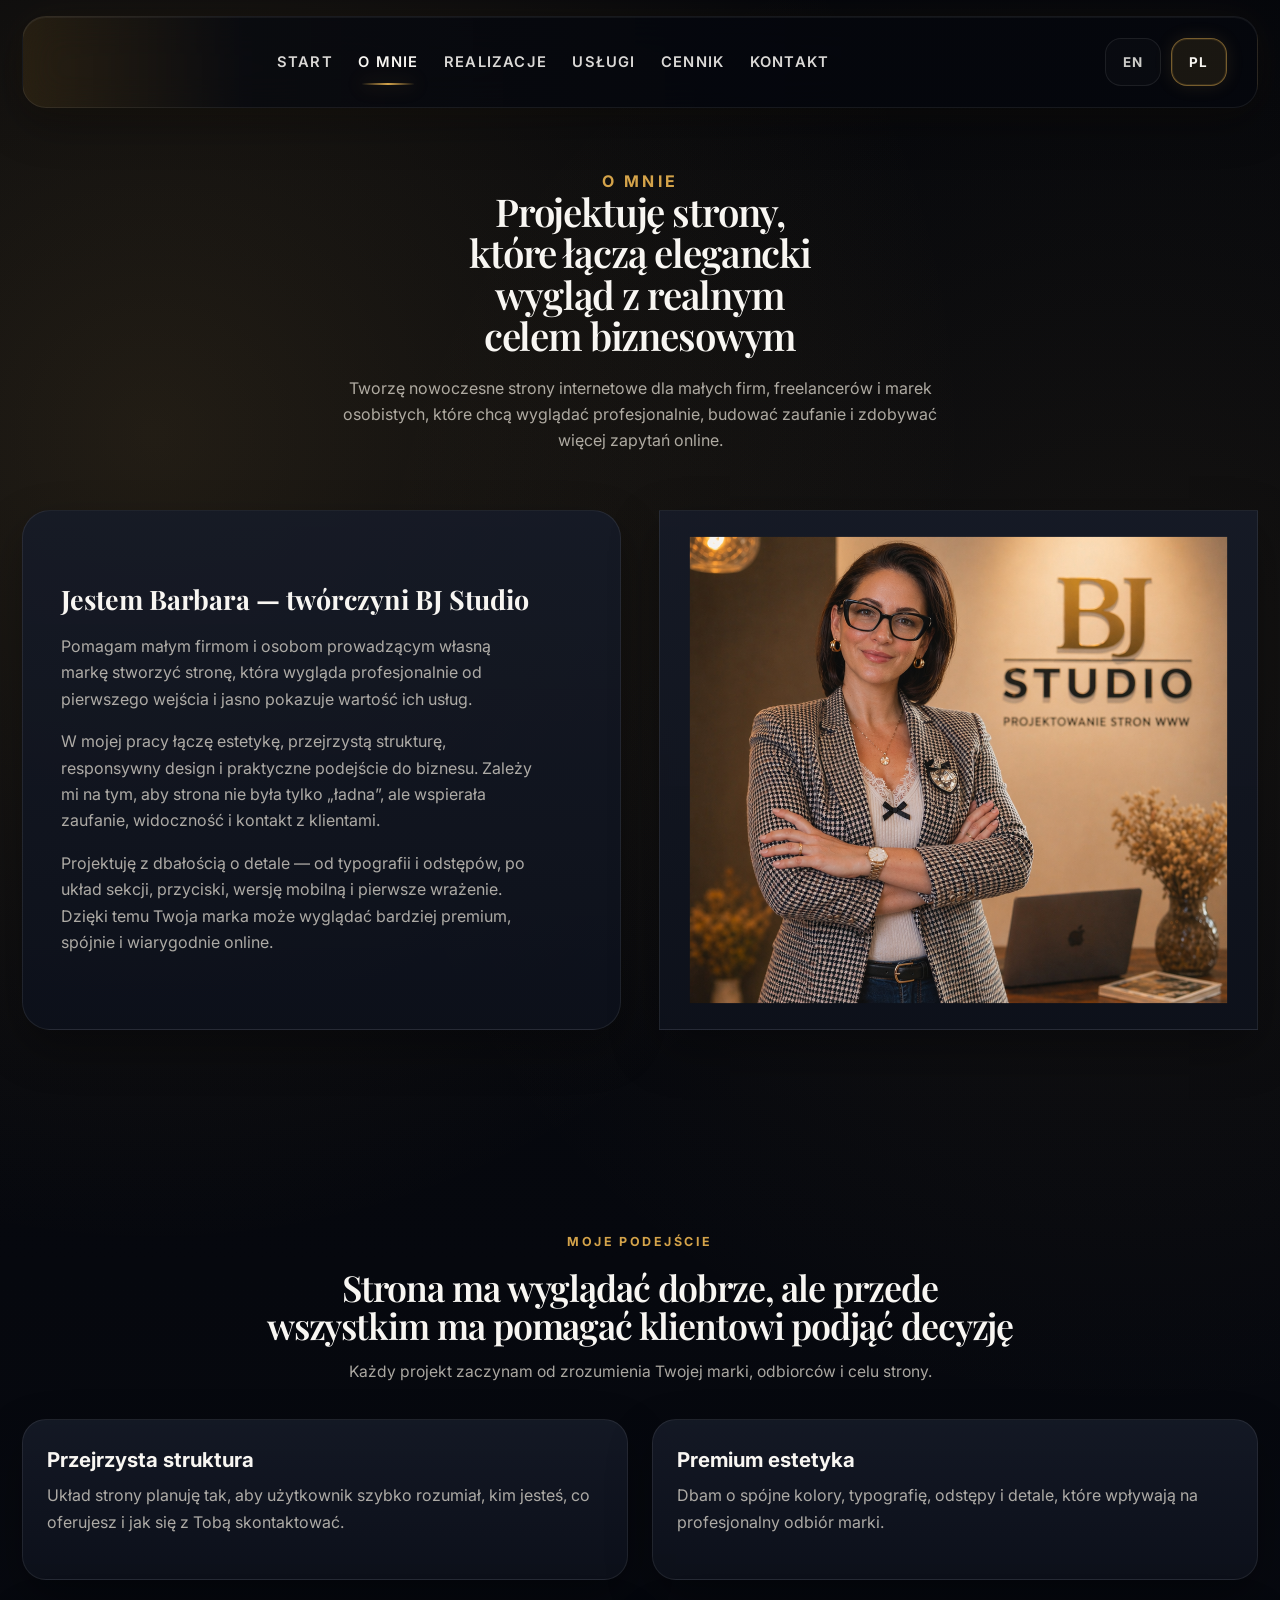
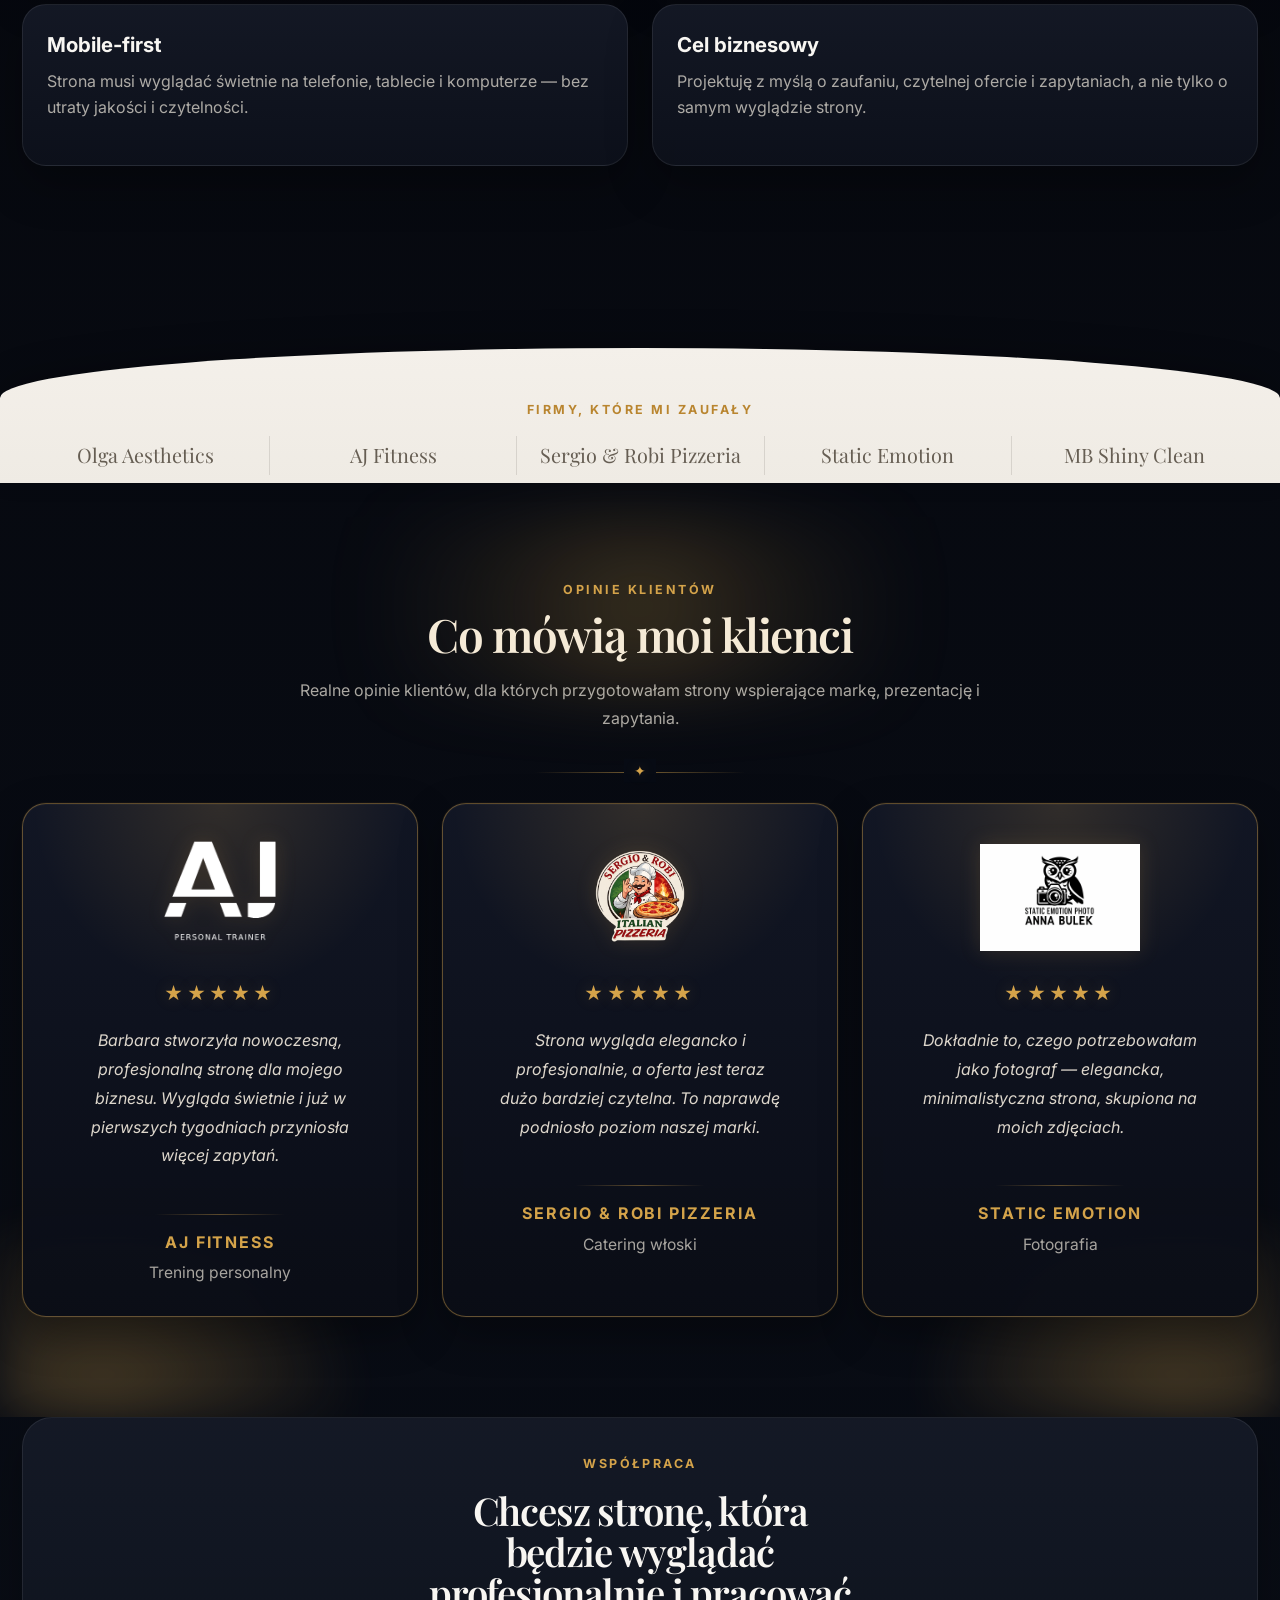
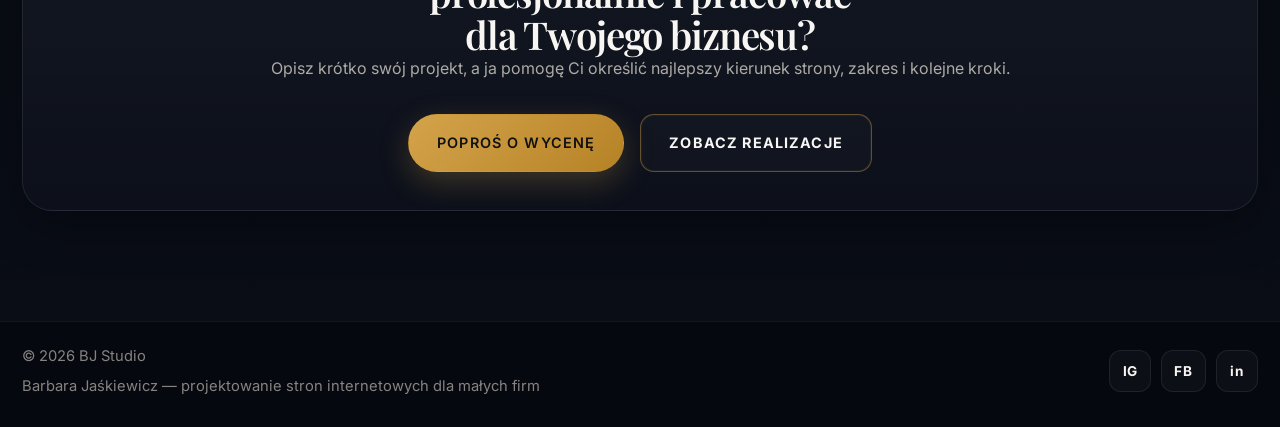
==== commit bcfbcc8f: "fix: refine AJ Fitness branding and Olga project preview" ====
--- a/about.html
+++ b/about.html
@@ -179,7 +179,7 @@
         <div class="testimonials-grid">
           <article class="testimonial-card luxe-card">
             <div class="testimonial-logo-wrap">
-              <img src="images/aj-fitness-logo.png" alt="AJ Fitness logo" class="testimonial-logo">
+              <img src="images/aj-fitness-logo.png?v=4" alt="AJ Fitness logo" class="testimonial-logo">
             </div>
 
             <p class="testimonial-stars">★★★★★</p>
--- a/style.css
+++ b/style.css
@@ -3747,4 +3747,11 @@
   .trusted-logos {
     grid-template-columns: 1fr;
   }
-}+}
+/* AJ Fitness original white brand mark: legible stacked tagline */
+.testimonial-logo { max-width: 180px; max-height: 116px; width: 160px; height: auto; object-fit: contain; }
+.testimonial-logo-wrap { min-height: 120px; }
+
+/* AJ Fitness original white brand mark: legible stacked tagline */
+.testimonial-logo { max-width: 180px; max-height: 116px; width: 160px; height: auto; object-fit: contain; }
+.testimonial-logo-wrap { min-height: 120px; }
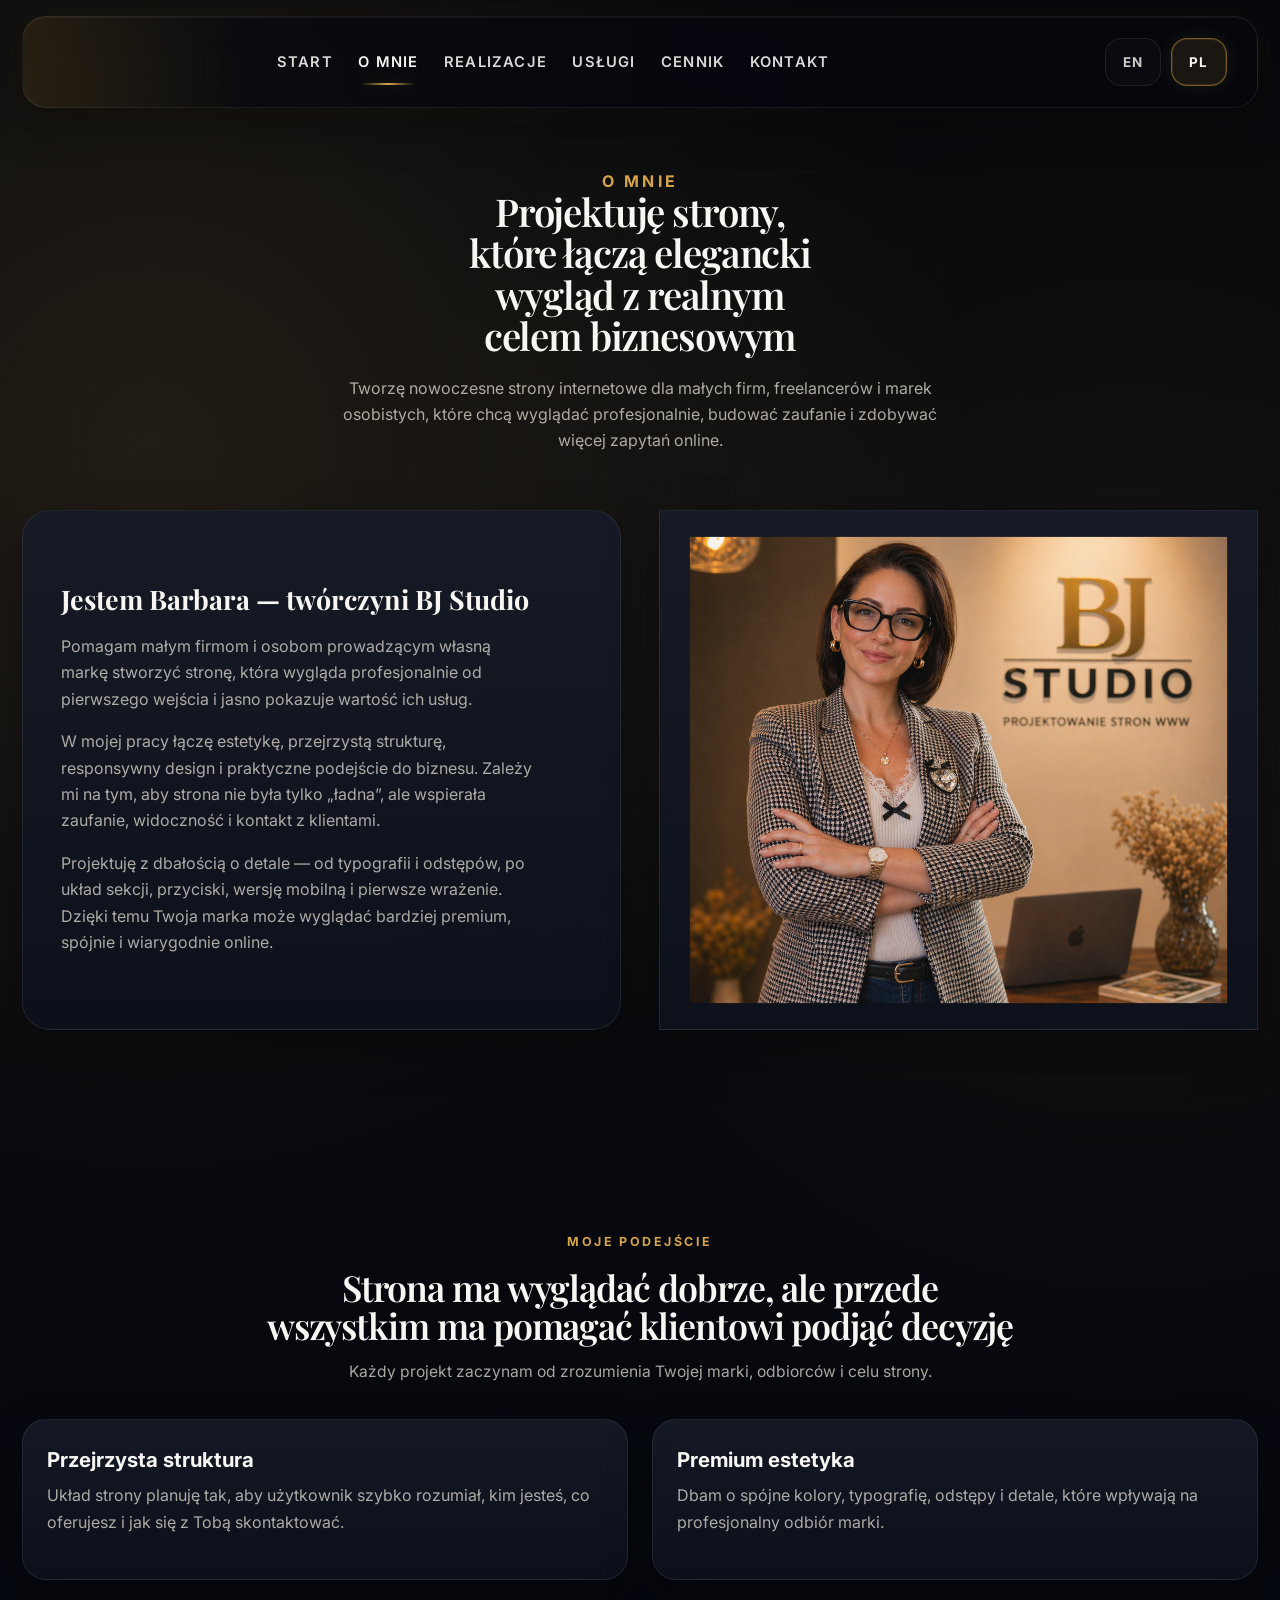
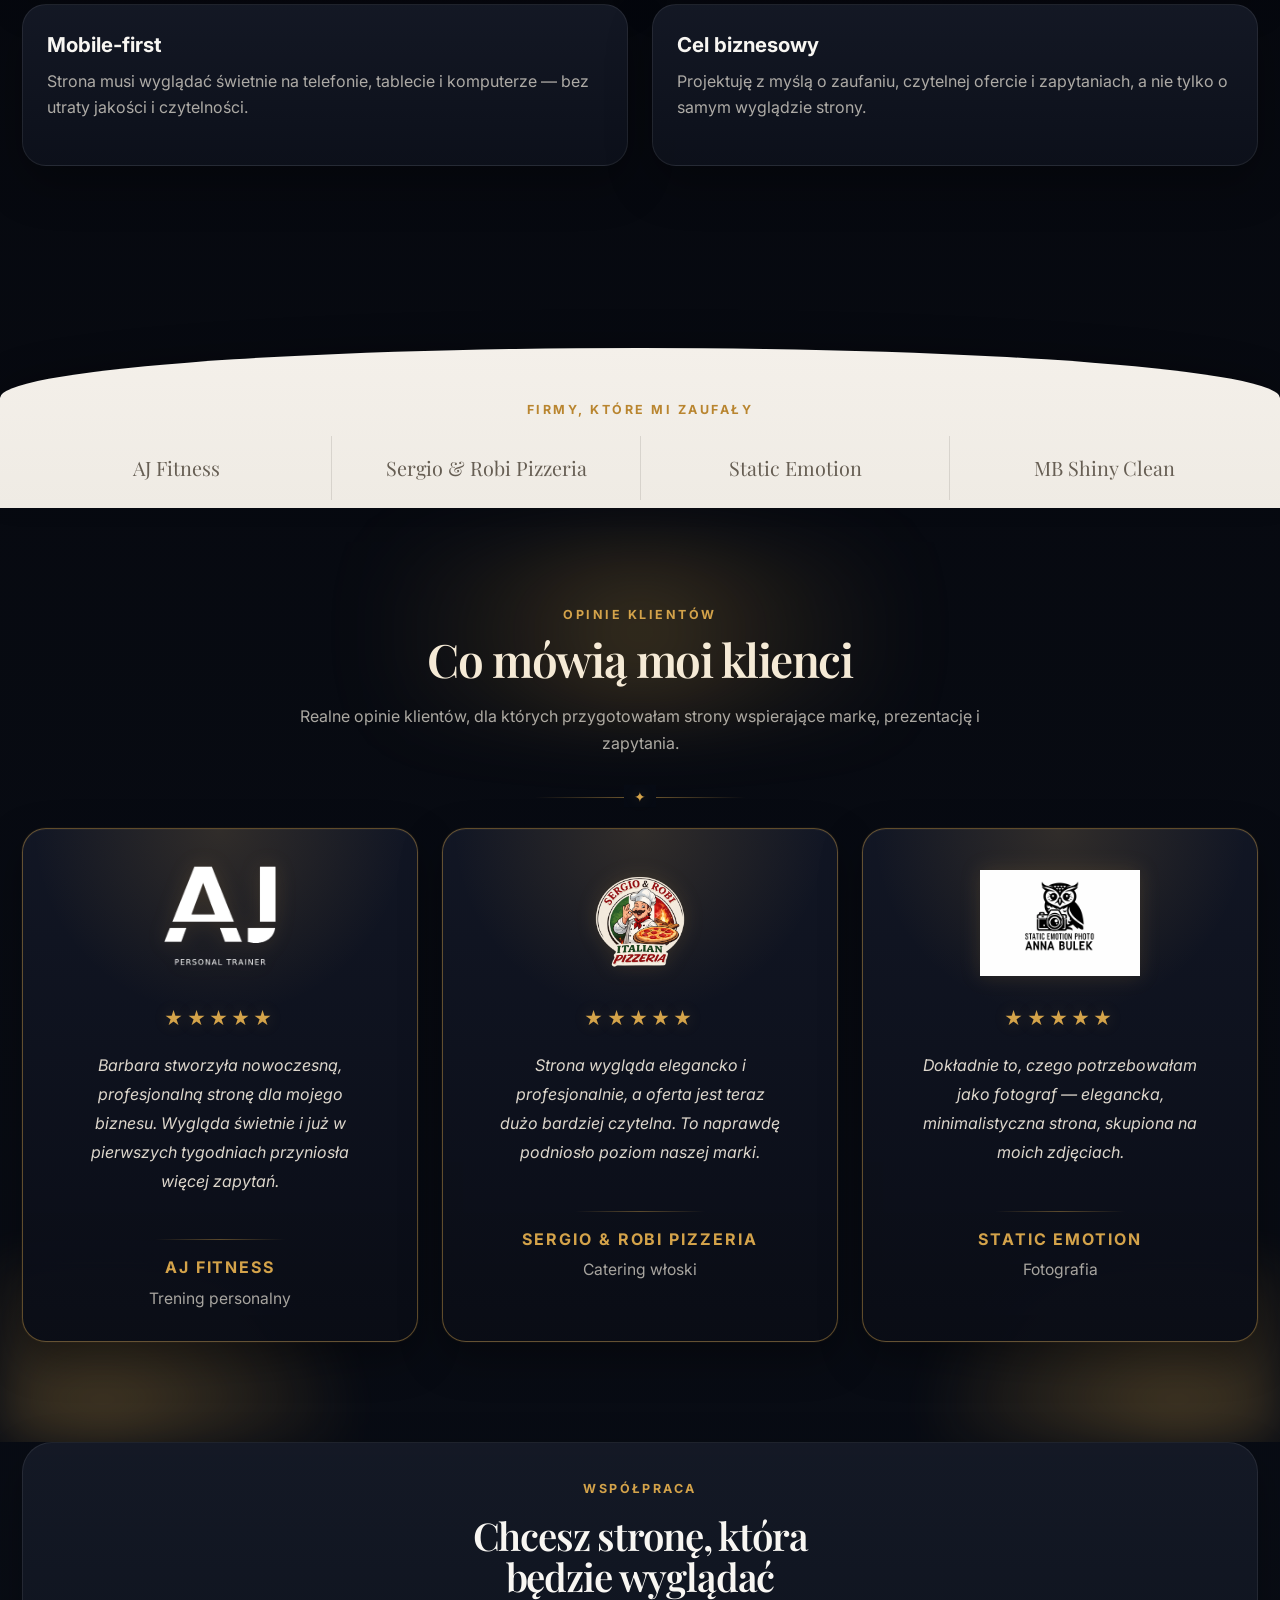
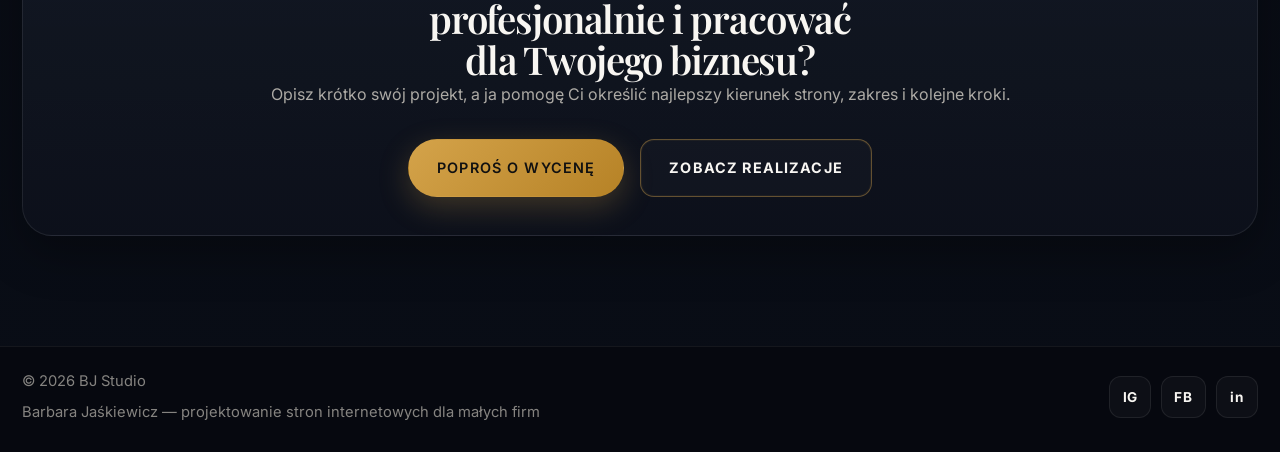
==== commit d3177c6c: "fix: align trusted businesses and update client list" ====
--- a/about.html
+++ b/about.html
@@ -158,8 +158,7 @@
       <div class="container">
         <p class="eyebrow">Firmy, które mi zaufały</p>
         <div class="trusted-logos">
-          <span>Olga Aesthetics</span>
-          <span>AJ Fitness</span>
+              <span>AJ Fitness</span>
           <span>Sergio &amp; Robi Pizzeria</span>
           <span>Static Emotion</span>
           <span>MB Shiny Clean</span>
--- a/style.css
+++ b/style.css
@@ -3755,3 +3755,28 @@
 /* AJ Fitness original white brand mark: legible stacked tagline */
 .testimonial-logo { max-width: 180px; max-height: 116px; width: 160px; height: auto; object-fit: contain; }
 .testimonial-logo-wrap { min-height: 120px; }
+
+/* Four evenly spaced client names across EN and PL */
+.trusted-logos {
+  display: grid;
+  grid-template-columns: repeat(4, minmax(0, 1fr));
+  align-items: stretch;
+  gap: 0;
+}
+.trusted-logos > span {
+  display: flex;
+  align-items: center;
+  justify-content: center;
+  min-height: 64px;
+  padding: 8px 20px;
+  text-align: center;
+  line-height: 1.35;
+}
+@media (max-width: 900px) {
+  .trusted-logos { grid-template-columns: repeat(2, minmax(0, 1fr)); }
+  .trusted-logos > span:nth-child(3) { border-left: 0; }
+}
+@media (max-width: 520px) {
+  .trusted-logos { grid-template-columns: 1fr; }
+  .trusted-logos > span + span { border-left: 0; border-top: 1px solid rgba(45, 34, 22, 0.12); }
+}
